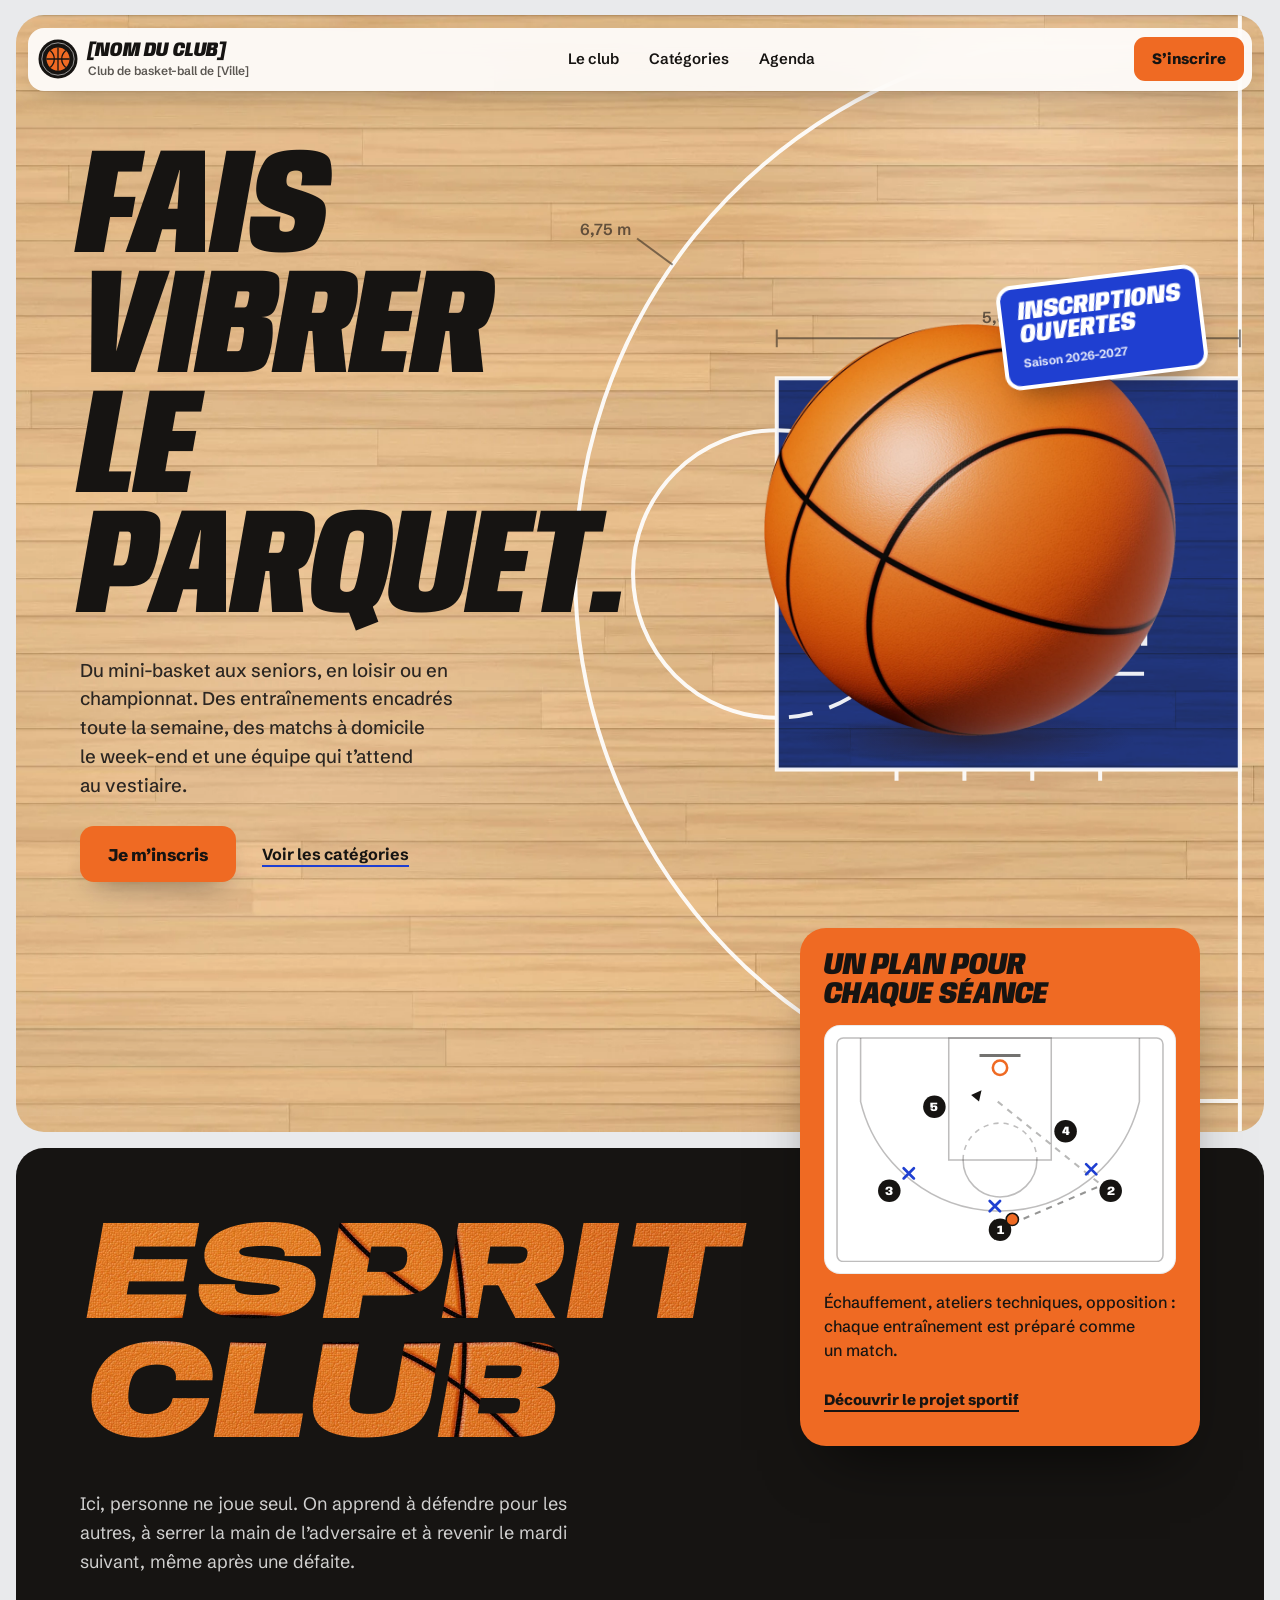
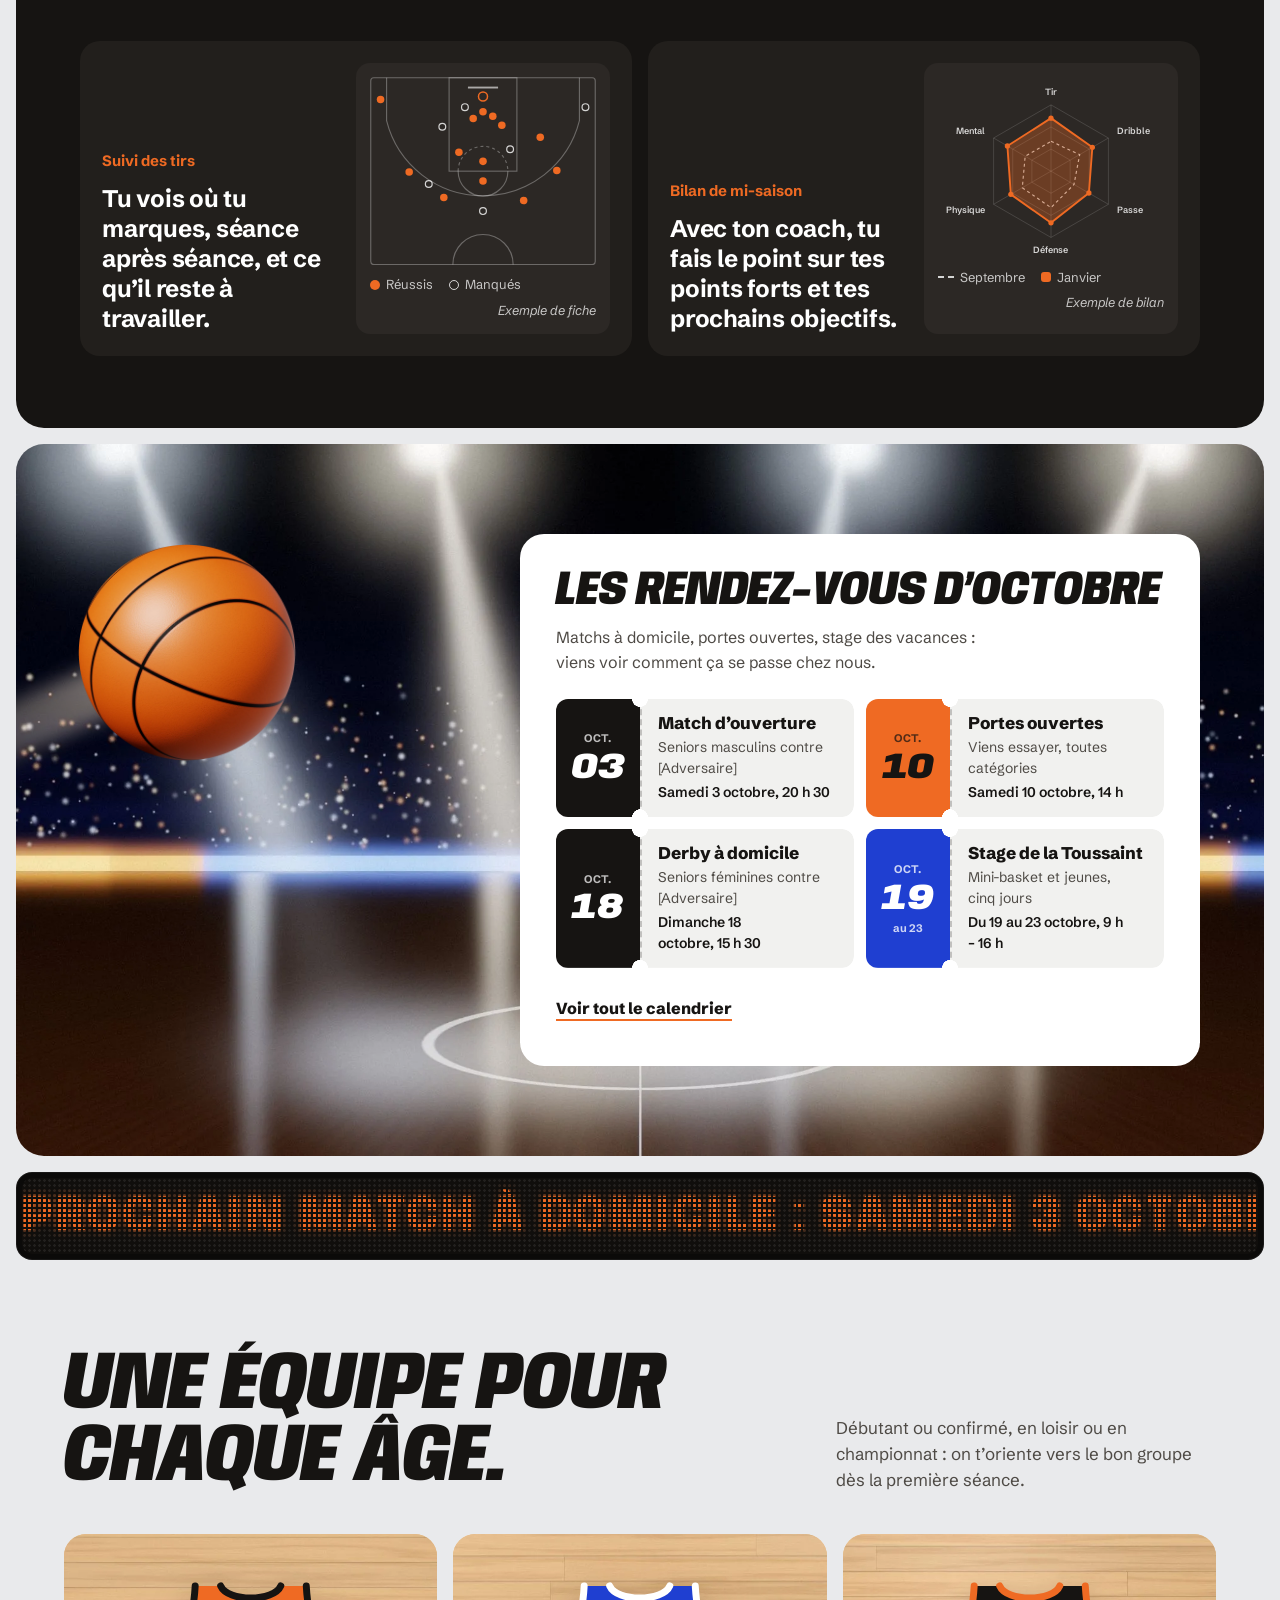
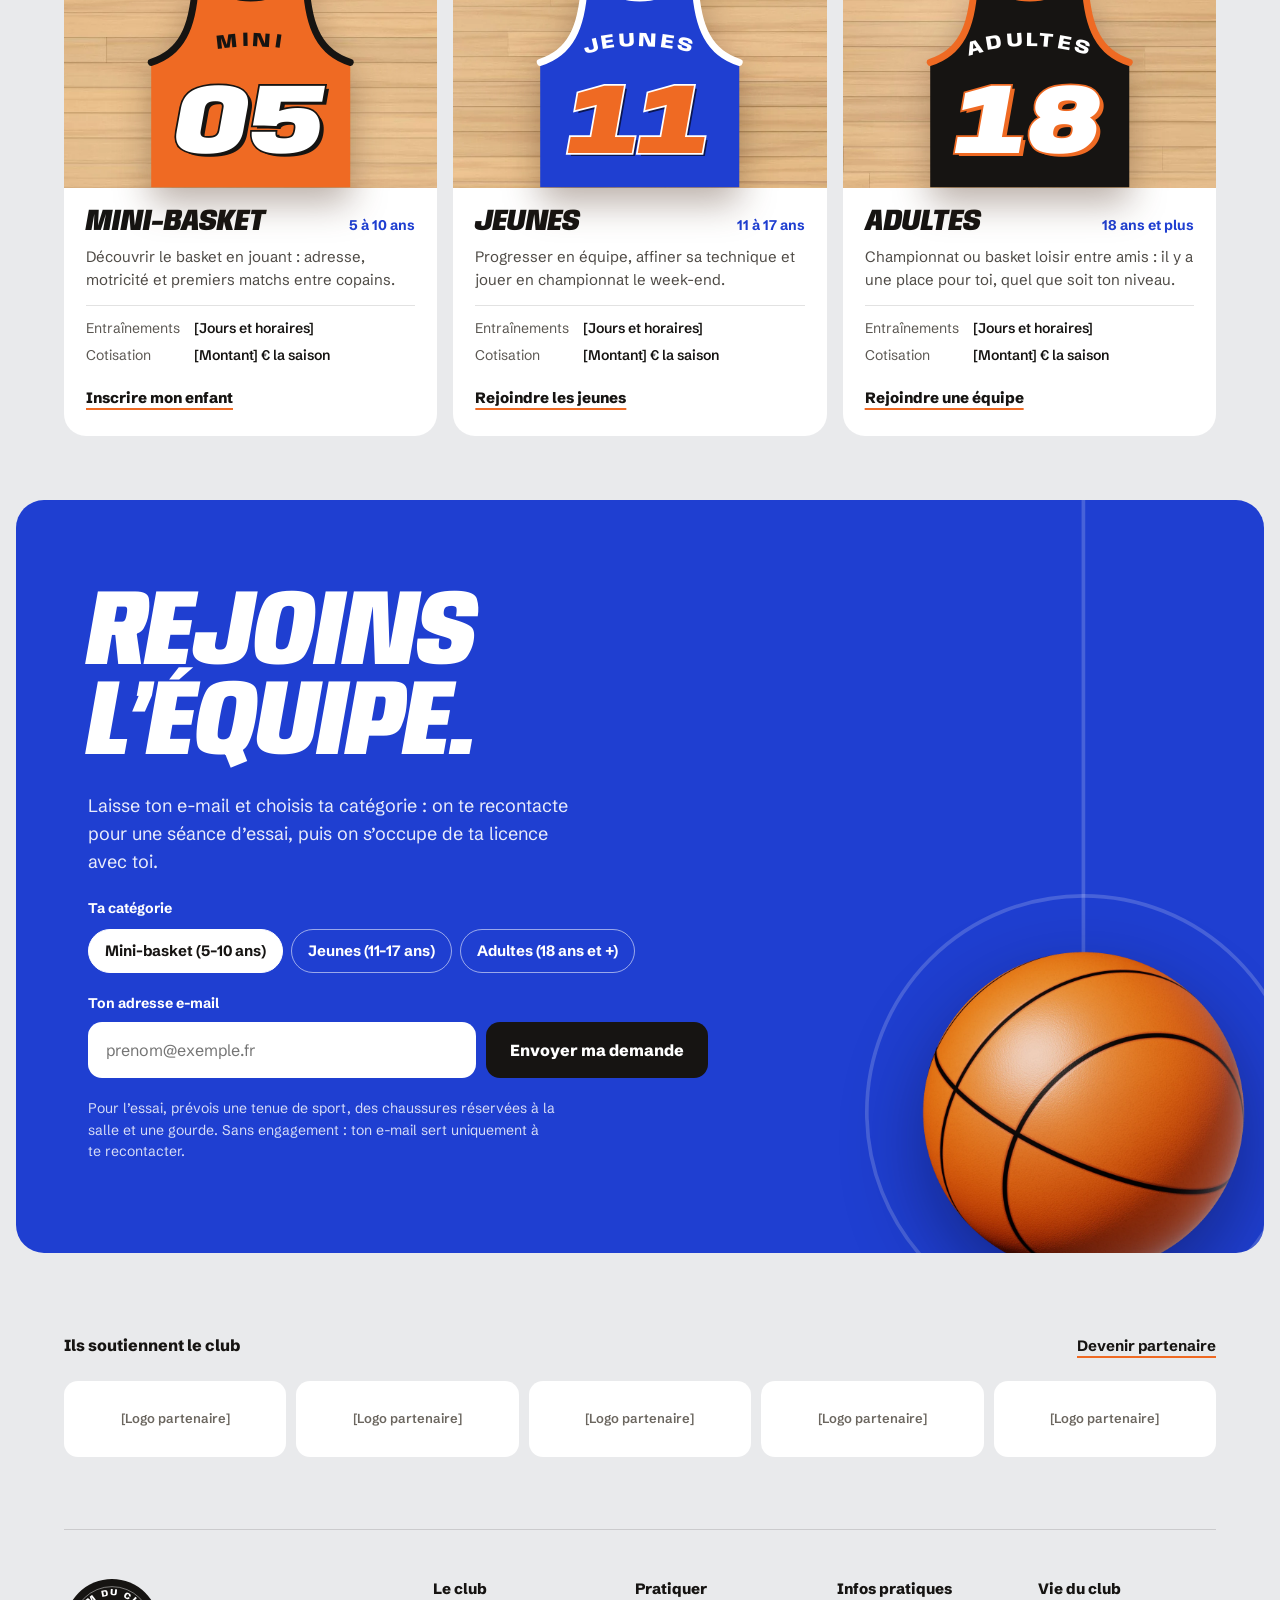
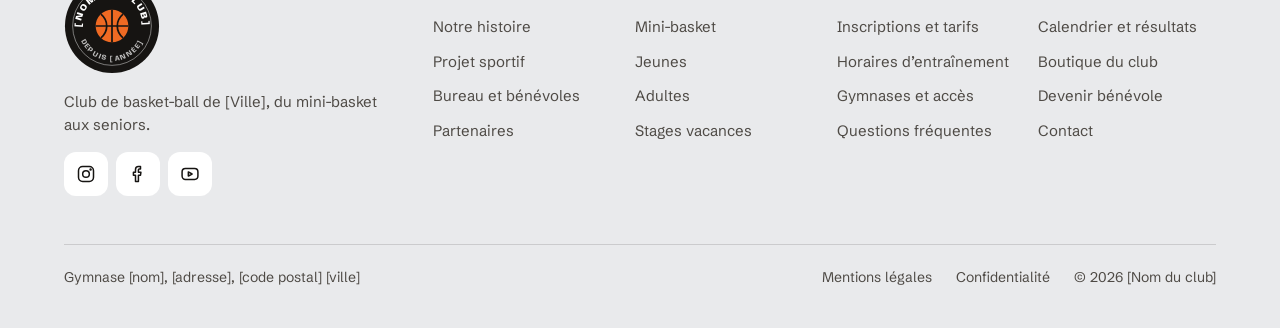
==== index.html @ 962cb757 "Créer la page d'accueil du club à partir de la maquette Claude Design - index.html : page complète (" ====
<!DOCTYPE html>
<html lang="fr">
<head>
<meta charset="utf-8">
<meta name="viewport" content="width=device-width, initial-scale=1">
<title>[Nom du club] — Club de basket-ball de [Ville]</title>
<meta name="description" content="Club de basket-ball de [Ville] : mini-basket, jeunes et adultes, en loisir ou en championnat. Inscriptions ouvertes pour la saison 2026-2027.">
<meta name="theme-color" content="#E9EAEC">
<meta property="og:type" content="website">
<meta property="og:locale" content="fr_FR">
<meta property="og:title" content="[Nom du club] — Fais vibrer le parquet.">
<meta property="og:description" content="Du mini-basket aux seniors, en loisir ou en championnat. Inscriptions ouvertes pour la saison 2026-2027.">
<link rel="icon" href="assets/img/favicon.svg" type="image/svg+xml">
<link rel="preconnect" href="https://fonts.googleapis.com">
<link rel="preconnect" href="https://fonts.gstatic.com" crossorigin>
<link rel="stylesheet" href="https://fonts.googleapis.com/css2?family=Anybody:ital,wdth,wght@0,50..150,100..900;1,50..150,100..900&amp;family=Schibsted+Grotesk:ital,wght@0,400..900;1,400..900&amp;display=swap">
<link rel="preload" href="assets/img/parquet.webp" as="image" type="image/webp">
<link rel="stylesheet" href="assets/css/styles.css">
<script src="assets/js/main.js" defer></script>
</head>
<body>
<div class="site">

<a class="skip-link" href="#contenu">Aller au contenu</a>

<header class="header">
  <nav class="nav" aria-label="Navigation principale">
    <a class="logo" href="#top" aria-label="[Nom du club], retour à l’accueil">
      <svg width="40" height="40" viewBox="0 0 40 40" aria-hidden="true"><circle cx="20" cy="20" r="19.5" fill="#161412"/><circle cx="20" cy="20" r="16.2" fill="none" stroke="#FFFFFF" stroke-opacity="0.55" stroke-width="1"/><circle class="fill-accent" cx="20" cy="20" r="11.5"/><path d="M20 8.5v23M8.5 20h23M12.2 11.6c2.7 2.3 4.1 5 4.1 8.4s-1.4 6.1-4.1 8.4M27.8 11.6c-2.7 2.3-4.1 5-4.1 8.4s1.4 6.1 4.1 8.4" fill="none" stroke="#161412" stroke-width="1.3"/></svg>
      <span class="logo-text">
        <span class="logo-name">[Nom du club]</span>
        <span class="logo-sub">Club de basket-ball de [Ville]</span>
      </span>
    </a>
    <div class="nav-links">
      <a href="#club">Le club</a>
      <a href="#categories">Catégories</a>
      <a href="#agenda">Agenda</a>
    </div>
    <div class="nav-actions">
      <a class="btn btn-nav" href="#inscription">S’inscrire</a>
      <button class="menu-btn" type="button" aria-label="Menu" aria-expanded="false" aria-controls="menu-mobile">
        <svg width="20" height="20" viewBox="0 0 20 20" aria-hidden="true"><path d="M3 6h14M3 10h14M3 14h9" fill="none" stroke="currentColor" stroke-width="2" stroke-linecap="round"/></svg>
      </button>
    </div>
  </nav>
  <nav class="menu-panel" id="menu-mobile" aria-label="Menu" hidden>
    <a href="#club">Le club</a>
    <a href="#categories">Catégories</a>
    <a href="#agenda">Agenda</a>
  </nav>
</header>

<main id="contenu">

<!-- ========== Accueil ========== -->
<section id="top" class="hero">
  <svg class="court court-key" aria-hidden="true" viewBox="-12 -7 12.3 14" preserveAspectRatio="xMaxYMid slice"><rect x="-5.8" y="-2.45" width="5.8" height="4.9" fill="#2447E0"/></svg>
  <svg class="court" aria-hidden="true" viewBox="-12 -7 12.3 14" preserveAspectRatio="xMaxYMid slice">
    <g fill="none" stroke="#FFFFFF" stroke-width="0.05" opacity="0.92">
      <rect x="-5.8" y="-2.45" width="5.8" height="4.9"/>
      <path d="M0 -7V7"/>
      <path d="M-5.8 -1.8A1.8 1.8 0 0 0 -5.8 1.8"/>
      <path d="M-5.8 -1.8A1.8 1.8 0 0 1 -5.8 1.8" stroke-dasharray="0.3 0.22"/>
      <path d="M0 -6.6H-2.99A6.75 6.75 0 0 0 -2.99 6.6H0"/>
      <path d="M-1.2 -1.25H-1.575A1.25 1.25 0 0 0 -1.575 1.25H-1.2"/>
      <path d="M-1.2 -0.9V0.9" stroke-width="0.08"/>
      <path d="M-1.75 -2.45v-0.14M-2.6 -2.45v-0.14M-3.45 -2.45v-0.14M-4.3 -2.45v-0.14M-1.75 2.45v0.14M-2.6 2.45v0.14M-3.45 2.45v0.14M-4.3 2.45v0.14"/>
    </g>
    <circle class="stroke-accent" cx="-1.575" cy="0" r="0.23" fill="none" stroke-width="0.06"/>
    <path d="M-5.8 -2.95H0M-5.8 -3.06V-2.84M0 -3.06V-2.84" fill="none" stroke="#161412" stroke-opacity="0.5" stroke-width="0.025"/>
    <path d="M-7.104 -3.872L-7.55 -4.2" fill="none" stroke="#161412" stroke-opacity="0.5" stroke-width="0.025"/>
    <g class="svg-body" transform="scale(0.01)" fill="#161412" fill-opacity="0.62" font-size="20" font-weight="600">
      <text x="-290" y="-314" text-anchor="middle">5,80 m</text>
      <text x="-762" y="-424" text-anchor="end">6,75 m</text>
    </g>
  </svg>

  <div class="hero-inner">
    <div class="hero-copy">
      <h1 class="hero-title display">
        <span>Fais</span>
        <span>vibrer</span>
        <span>le</span>
        <span>parquet.</span>
      </h1>
      <p class="hero-lead">Du mini-basket aux seniors, en loisir ou en championnat. Des entraînements encadrés toute la semaine, des matchs à domicile le week-end et une équipe qui t’attend au vestiaire.</p>
      <div class="hero-actions">
        <a class="btn btn-hero" href="#inscription">Je m’inscris</a>
        <a class="tlink" href="#categories">Voir les catégories</a>
      </div>
    </div>
    <div class="hero-visual">
      <div class="ball-stage">
        <div class="ball-shadow" aria-hidden="true"></div>
        <img class="ball-hero" src="assets/img/ballon.webp" alt="" width="900" height="900" fetchpriority="high">
        <div class="badge">
          <div class="badge-inner">
            <p class="badge-title display"><span>Inscriptions</span><span>ouvertes</span></p>
            <p class="badge-season">Saison 2026-2027</p>
          </div>
        </div>
      </div>
    </div>
  </div>
</section>

<!-- ========== Le club ========== -->
<section id="club" class="club on-dark">
  <div class="container">
    <div class="club-top">
      <div class="club-intro">
        <h2 class="club-title display leather scrub">
          <span>Esprit</span>
          <span>club</span>
        </h2>
        <p class="club-lead">Ici, personne ne joue seul. On apprend à défendre pour les autres, à serrer la main de l’adversaire et à revenir le mardi suivant, même après une défaite.</p>
      </div>
      <aside class="coach-card" aria-labelledby="coaching-title">
        <h3 id="coaching-title" class="coach-title display">Un plan pour chaque séance</h3>
        <div class="coach-board">
          <svg viewBox="0 0 320 220" role="img" aria-label="Tableau du coach : passe vers l’aile, coupe vers le panier puis passe décisive">
            <g fill="none" stroke="#161412" stroke-opacity="0.28" stroke-width="1.5">
              <rect x="1" y="1" width="318" height="218" rx="6"/>
              <rect x="110" y="1" width="100" height="119"/>
              <path d="M124 120A36 36 0 0 0 196 120"/>
              <path d="M124 120A36 36 0 0 1 196 120" stroke-dasharray="5 5"/>
              <path d="M24 1V63A140 140 0 0 0 296 63V1"/>
            </g>
            <path d="M140 18H180" stroke="#161412" stroke-opacity="0.6" stroke-width="3"/>
            <circle class="stroke-accent" cx="160" cy="30" r="7" fill="none" stroke-width="2.5"/>
            <path d="M172 182L256 146" fill="none" stroke="#161412" stroke-opacity="0.45" stroke-width="2" stroke-dasharray="6 6"/>
            <path d="M256 142L154 60" fill="none" stroke="#161412" stroke-opacity="0.3" stroke-width="2" stroke-dasharray="6 6"/>
            <path class="coach-cut" d="M52 150Q88 118 142 52" pathLength="1" fill="none" stroke="#161412" stroke-width="2.5" stroke-linecap="round"/>
            <polygon class="coach-arrow" points="142,52 139.5,62.9 131.8,56.6" fill="#161412"/>
            <g fill="none" stroke="#1F3FD1" stroke-width="2.6" stroke-linecap="round">
              <path d="M244 124l10 10M254 124l-10 10"/>
              <path d="M66 128l10 10M76 128l-10 10"/>
              <path d="M150 160l10 10M160 160l-10 10"/>
            </g>
            <g fill="#161412">
              <circle cx="160" cy="188" r="11"/>
              <circle cx="268" cy="150" r="11"/>
              <circle cx="52" cy="150" r="11"/>
              <circle cx="224" cy="92" r="11"/>
              <circle cx="96" cy="68" r="11"/>
            </g>
            <g class="svg-display" fill="#FFFFFF" font-size="12" font-weight="800" text-anchor="middle">
              <text x="160" y="192">1</text>
              <text x="268" y="154">2</text>
              <text x="52" y="154">3</text>
              <text x="224" y="96">4</text>
              <text x="96" y="72">5</text>
            </g>
            <circle class="coach-ball fill-accent" cx="172" cy="178" r="6" stroke="#161412" stroke-width="1.5"/>
          </svg>
        </div>
        <p class="coach-text">Échauffement, ateliers techniques, opposition&nbsp;: chaque entraînement est préparé comme un match.</p>
        <a class="tlink" href="#club">Découvrir le projet sportif</a>
      </aside>
    </div>

    <div class="features">
      <article class="feature">
        <div class="feature-text">
          <h3>Suivi des tirs</h3>
          <p>Tu vois où tu marques, séance après séance, et ce qu’il reste à travailler.</p>
        </div>
        <figure class="feature-figure">
          <svg viewBox="0 0 300 250" role="img" aria-label="Exemple de carte des tirs : tirs réussis et manqués sur le demi-terrain">
            <g fill="none" stroke="#FFFFFF" stroke-opacity="0.3" stroke-width="1.5">
              <rect x="1" y="1" width="298" height="248" rx="4"/>
              <rect x="105" y="1" width="90" height="124"/>
              <path d="M117 125A33 33 0 0 0 183 125"/>
              <path d="M117 125A33 33 0 0 1 183 125" stroke-dasharray="4 4"/>
              <path d="M22 1V58A132 132 0 0 0 278 58V1"/>
              <path d="M110 249A40 40 0 0 1 190 249"/>
            </g>
            <path d="M130 14H170" stroke="#FFFFFF" stroke-opacity="0.6" stroke-width="2.5"/>
            <circle class="stroke-accent" cx="150" cy="26" r="6" fill="none" stroke-width="2"/>
            <g class="fill-accent">
              <circle cx="150" cy="46" r="5"/><circle cx="137" cy="55" r="5"/><circle cx="163" cy="52" r="5"/><circle cx="175" cy="64" r="5"/><circle cx="118" cy="100" r="5"/><circle cx="150" cy="112" r="5"/><circle cx="150" cy="138" r="5"/><circle cx="14" cy="30" r="5"/><circle cx="52" cy="126" r="5"/><circle cx="248" cy="124" r="5"/><circle cx="98" cy="160" r="5"/><circle cx="204" cy="164" r="5"/><circle cx="226" cy="80" r="5"/>
            </g>
            <g fill="none" stroke="#FFFFFF" stroke-opacity="0.8" stroke-width="1.6">
              <circle cx="126" cy="40" r="4.5"/><circle cx="186" cy="96" r="4.5"/><circle cx="96" cy="66" r="4.5"/><circle cx="286" cy="40" r="4.5"/><circle cx="150" cy="178" r="4.5"/><circle cx="78" cy="142" r="4.5"/>
            </g>
          </svg>
          <figcaption class="legend">
            <span class="legend-item"><span class="key-dot"></span>Réussis</span>
            <span class="legend-item"><span class="key-ring"></span>Manqués</span>
            <span class="legend-note">Exemple de fiche</span>
          </figcaption>
        </figure>
      </article>

      <article class="feature">
        <div class="feature-text">
          <h3>Bilan de mi-saison</h3>
          <p>Avec ton coach, tu fais le point sur tes points forts et tes prochains objectifs.</p>
        </div>
        <figure class="feature-figure">
          <svg viewBox="0 0 300 240" role="img" aria-label="Exemple de bilan sur six compétences : tir, dribble, passe, défense, physique et mental, entre septembre et janvier">
            <g fill="none" stroke="#FFFFFF" stroke-opacity="0.18" stroke-width="1">
              <polygon points="150,37 226.2,81 226.2,169 150,213 73.8,169 73.8,81"/>
              <polygon points="150,66.3 200.8,95.7 200.8,154.3 150,183.7 99.2,154.3 99.2,95.7"/>
              <polygon points="150,95.7 175.4,110.3 175.4,139.7 150,154.3 124.6,139.7 124.6,110.3"/>
              <path d="M150 125L150 37M150 125L226.2 81M150 125L226.2 169M150 125L150 213M150 125L73.8 169M150 125L73.8 81"/>
            </g>
            <polygon points="150,85.4 188.1,103 180.5,142.6 150,173.4 111.9,147 115.7,105.2" fill="none" stroke="#FFFFFF" stroke-opacity="0.75" stroke-width="1.5" stroke-dasharray="4 4"/>
            <polygon class="fill-accent stroke-accent" points="150,54.6 204.9,93.3 200.3,154 150,193.6 96.7,155.8 92.1,91.6" fill-opacity="0.32" stroke-width="2.5" stroke-linejoin="round"/>
            <g class="fill-accent">
              <circle cx="150" cy="54.6" r="3.5"/><circle cx="204.9" cy="93.3" r="3.5"/><circle cx="200.3" cy="154" r="3.5"/><circle cx="150" cy="193.6" r="3.5"/><circle cx="96.7" cy="155.8" r="3.5"/><circle cx="92.1" cy="91.6" r="3.5"/>
            </g>
            <g class="svg-body" fill="#FFFFFF" fill-opacity="0.82" font-size="12" font-weight="600">
              <text x="150" y="24" text-anchor="middle">Tir</text>
              <text x="238" y="76" text-anchor="start">Dribble</text>
              <text x="238" y="180" text-anchor="start">Passe</text>
              <text x="150" y="234" text-anchor="middle">Défense</text>
              <text x="62" y="180" text-anchor="end">Physique</text>
              <text x="62" y="76" text-anchor="end">Mental</text>
            </g>
          </svg>
          <figcaption class="legend">
            <span class="legend-item"><span class="key-dash"></span>Septembre</span>
            <span class="legend-item"><span class="key-square"></span>Janvier</span>
            <span class="legend-note">Exemple de bilan</span>
          </figcaption>
        </figure>
      </article>
    </div>
  </div>
</section>

<!-- ========== Agenda ========== -->
<section id="agenda" class="agenda">
  <div class="flying-ball" aria-hidden="true">
    <div class="flying-ball-streak"></div>
    <img src="assets/img/ballon.webp" alt="" width="900" height="900" loading="lazy" decoding="async">
  </div>
  <div class="agenda-inner">
    <div class="agenda-card">

      <!-- Affiché par main.js tant qu’un match à domicile (li[data-match-label]) est à venir -->
      <div class="next-match on-dark" id="prochain-match" hidden>
        <div class="next-match-info">
          <p class="next-match-kicker">Prochain match à domicile</p>
          <p class="next-match-label" data-next-label></p>
          <p class="sr-only" data-countdown-text></p>
        </div>
        <div class="clock" aria-hidden="true" data-clock></div>
      </div>

      <h2 class="agenda-title display">Les rendez-vous d’octobre</h2>
      <p class="agenda-lead">Matchs à domicile, portes ouvertes, stage des vacances&nbsp;: viens voir comment ça se passe chez nous.</p>
      <ul class="events">
        <li class="ticket" data-match-label="Seniors masculins contre [Adversaire], samedi 3 octobre à 20&nbsp;h&nbsp;30.">
          <div class="ticket-stub" aria-hidden="true"><span class="ticket-month">OCT.</span><span class="ticket-day">03</span></div>
          <div class="ticket-body">
            <h3>Match d’ouverture</h3>
            <p class="ticket-desc">Seniors masculins contre [Adversaire]</p>
            <p class="ticket-when"><time datetime="2026-10-03T20:30+02:00">Samedi 3 octobre, 20&nbsp;h&nbsp;30</time></p>
          </div>
        </li>
        <li class="ticket">
          <div class="ticket-stub ticket-stub--accent" aria-hidden="true"><span class="ticket-month">OCT.</span><span class="ticket-day">10</span></div>
          <div class="ticket-body">
            <h3>Portes ouvertes</h3>
            <p class="ticket-desc">Viens essayer, toutes catégories</p>
            <p class="ticket-when"><time datetime="2026-10-10T14:00+02:00">Samedi 10 octobre, 14&nbsp;h</time></p>
          </div>
        </li>
        <li class="ticket" data-match-label="Seniors féminines contre [Adversaire], dimanche 18 octobre à 15&nbsp;h&nbsp;30.">
          <div class="ticket-stub" aria-hidden="true"><span class="ticket-month">OCT.</span><span class="ticket-day">18</span></div>
          <div class="ticket-body">
            <h3>Derby à domicile</h3>
            <p class="ticket-desc">Seniors féminines contre [Adversaire]</p>
            <p class="ticket-when"><time datetime="2026-10-18T15:30+02:00">Dimanche 18 octobre, 15&nbsp;h&nbsp;30</time></p>
          </div>
        </li>
        <li class="ticket">
          <div class="ticket-stub ticket-stub--blue" aria-hidden="true"><span class="ticket-month">OCT.</span><span class="ticket-day">19</span><span class="ticket-until">au 23</span></div>
          <div class="ticket-body">
            <h3>Stage de la Toussaint</h3>
            <p class="ticket-desc">Mini-basket et jeunes, cinq jours</p>
            <p class="ticket-when"><time datetime="2026-10-19">Du 19 au 23 octobre, 9&nbsp;h – 16&nbsp;h</time></p>
          </div>
        </li>
      </ul>
      <a class="tlink" href="#agenda">Voir tout le calendrier</a>
    </div>
  </div>
</section>

<!-- ========== Tableau lumineux (texte en double pour une boucle sans à-coup) ========== -->
<div class="ticker" aria-hidden="true">
  <div class="led-board">
    <div class="led-mask">
      <div class="led-track">
        <span class="led-text">Prochain match à domicile&nbsp;: samedi 3 octobre, 20&nbsp;h&nbsp;30 ★ Portes ouvertes le samedi 10 octobre ★ Stage de la Toussaint du 19 au 23 octobre ★ Allez [Nom du club] ! ★</span>
        <span class="led-text">Prochain match à domicile&nbsp;: samedi 3 octobre, 20&nbsp;h&nbsp;30 ★ Portes ouvertes le samedi 10 octobre ★ Stage de la Toussaint du 19 au 23 octobre ★ Allez [Nom du club] ! ★</span>
      </div>
    </div>
  </div>
</div>

<!-- ========== Catégories ========== -->
<section id="categories" class="categories">
  <div class="section-head">
    <h2 class="categories-title display">Une équipe pour chaque âge.</h2>
    <p class="categories-lead">Débutant ou confirmé, en loisir ou en championnat&nbsp;: on t’oriente vers le bon groupe dès la première séance.</p>
  </div>
  <div class="cards">

    <article class="card">
      <div class="card-media" aria-hidden="true">
        <svg viewBox="0 0 200 180">
          <defs><path id="arc-mini" d="M48 66Q100 50 152 66"/></defs>
          <path class="fill-accent" d="M52 6H74C80 20 120 20 126 6H148C150 42 160 64 186 72V180H14V72C40 64 50 42 52 6Z"/>
          <path d="M74 6C80 20 120 20 126 6M148 6C150 42 160 64 186 72M52 6C50 42 40 64 14 72" fill="none" stroke="#161412" stroke-width="6" stroke-linecap="round"/>
          <text class="jersey-arc" fill="#161412" font-size="17" font-weight="800" letter-spacing="3"><textPath href="#arc-mini" startOffset="50%" text-anchor="middle">MINI</textPath></text>
          <text class="jersey-number" x="103" y="153" text-anchor="middle" fill="#161412" font-size="86" font-weight="900">05</text>
          <text class="jersey-number" x="100" y="150" text-anchor="middle" fill="#FFFFFF" stroke="#161412" stroke-width="3" paint-order="stroke" font-size="86" font-weight="900">05</text>
        </svg>
      </div>
      <div class="card-body">
        <div class="card-head">
          <h3 class="card-title display">Mini-basket</h3>
          <p class="card-age">5 à 10 ans</p>
        </div>
        <p class="card-desc">Découvrir le basket en jouant&nbsp;: adresse, motricité et premiers matchs entre copains.</p>
        <dl class="card-facts">
          <dt>Entraînements</dt><dd>[Jours et horaires]</dd>
          <dt>Cotisation</dt><dd>[Montant] € la saison</dd>
        </dl>
        <a class="tlink" href="#inscription" data-categorie="mini">Inscrire mon enfant</a>
      </div>
    </article>

    <article class="card">
      <div class="card-media card-media--jeunes" aria-hidden="true">
        <svg viewBox="0 0 200 180">
          <defs><path id="arc-jeunes" d="M48 66Q100 50 152 66"/></defs>
          <path d="M52 6H74C80 20 120 20 126 6H148C150 42 160 64 186 72V180H14V72C40 64 50 42 52 6Z" fill="#1F3FD1"/>
          <path d="M74 6C80 20 120 20 126 6M148 6C150 42 160 64 186 72M52 6C50 42 40 64 14 72" fill="none" stroke="#FFFFFF" stroke-width="6" stroke-linecap="round"/>
          <text class="jersey-arc" fill="#FFFFFF" font-size="17" font-weight="800" letter-spacing="3"><textPath href="#arc-jeunes" startOffset="50%" text-anchor="middle">JEUNES</textPath></text>
          <text class="jersey-number" x="103" y="153" text-anchor="middle" fill="#0B1650" font-size="86" font-weight="900">11</text>
          <text class="jersey-number fill-accent" x="100" y="150" text-anchor="middle" stroke="#FFFFFF" stroke-width="3" paint-order="stroke" font-size="86" font-weight="900">11</text>
        </svg>
      </div>
      <div class="card-body">
        <div class="card-head">
          <h3 class="card-title display">Jeunes</h3>
          <p class="card-age">11 à 17 ans</p>
        </div>
        <p class="card-desc">Progresser en équipe, affiner sa technique et jouer en championnat le week-end.</p>
        <dl class="card-facts">
          <dt>Entraînements</dt><dd>[Jours et horaires]</dd>
          <dt>Cotisation</dt><dd>[Montant] € la saison</dd>
        </dl>
        <a class="tlink" href="#inscription" data-categorie="jeunes">Rejoindre les jeunes</a>
      </div>
    </article>

    <article class="card">
      <div class="card-media card-media--adultes" aria-hidden="true">
        <svg viewBox="0 0 200 180">
          <defs><path id="arc-adultes" d="M48 66Q100 50 152 66"/></defs>
          <path d="M52 6H74C80 20 120 20 126 6H148C150 42 160 64 186 72V180H14V72C40 64 50 42 52 6Z" fill="#161412"/>
          <path class="stroke-accent" d="M74 6C80 20 120 20 126 6M148 6C150 42 160 64 186 72M52 6C50 42 40 64 14 72" fill="none" stroke-width="6" stroke-linecap="round"/>
          <text class="jersey-arc" fill="#FFFFFF" font-size="17" font-weight="800" letter-spacing="3"><textPath href="#arc-adultes" startOffset="50%" text-anchor="middle">ADULTES</textPath></text>
          <text class="jersey-number fill-accent" x="103" y="153" text-anchor="middle" font-size="86" font-weight="900">18</text>
          <text class="jersey-number stroke-accent" x="100" y="150" text-anchor="middle" fill="#FFFFFF" stroke-width="3" paint-order="stroke" font-size="86" font-weight="900">18</text>
        </svg>
      </div>
      <div class="card-body">
        <div class="card-head">
          <h3 class="card-title display">Adultes</h3>
          <p class="card-age">18 ans et plus</p>
        </div>
        <p class="card-desc">Championnat ou basket loisir entre amis&nbsp;: il y a une place pour toi, quel que soit ton niveau.</p>
        <dl class="card-facts">
          <dt>Entraînements</dt><dd>[Jours et horaires]</dd>
          <dt>Cotisation</dt><dd>[Montant] € la saison</dd>
        </dl>
        <a class="tlink" href="#inscription" data-categorie="adultes">Rejoindre une équipe</a>
      </div>
    </article>

  </div>
</section>

<!-- ========== Inscription ========== -->
<section id="inscription" class="join on-blue">
  <div class="join-deco" aria-hidden="true">
    <svg viewBox="0 0 100 100"><circle cx="50" cy="50" r="47" fill="none" stroke="#FFFFFF" stroke-opacity="0.18" stroke-width="0.8"/><path d="M50 -300V400" stroke="#FFFFFF" stroke-opacity="0.18" stroke-width="0.8"/></svg>
    <img src="assets/img/ballon.webp" alt="" width="900" height="900" loading="lazy" decoding="async">
  </div>
  <div class="join-inner">
    <div class="join-content">
      <h2 class="join-title display">Rejoins l’équipe.</h2>
      <p class="join-lead">Laisse ton e-mail et choisis ta catégorie&nbsp;: on te recontacte pour une séance d’essai, puis on s’occupe de ta licence avec toi.</p>

      <div>
        <!-- Pour recevoir les demandes, ajoutez action="https://…" avec l’adresse de votre service de formulaire (voir README). -->
        <form class="join-form" id="form-inscription" method="post" novalidate>
          <fieldset>
            <legend>Ta catégorie</legend>
            <div class="chips">
              <label class="chip"><input type="radio" name="categorie" value="mini" data-phrase="en mini-basket" checked><span>Mini-basket (5–10 ans)</span></label>
              <label class="chip"><input type="radio" name="categorie" value="jeunes" data-phrase="chez les jeunes"><span>Jeunes (11–17 ans)</span></label>
              <label class="chip"><input type="radio" name="categorie" value="adultes" data-phrase="chez les adultes"><span>Adultes (18 ans et +)</span></label>
            </div>
          </fieldset>
          <div class="field">
            <label for="email-inscription">Ton adresse e-mail</label>
            <div class="field-row">
              <input id="email-inscription" name="email" type="email" autocomplete="email" placeholder="prenom@exemple.fr" required aria-describedby="erreur-inscription">
              <button class="btn btn-submit" type="submit">Envoyer ma demande</button>
            </div>
            <p class="form-error" id="erreur-inscription" role="alert" hidden></p>
          </div>
          <p class="join-note">Pour l’essai, prévois une tenue de sport, des chaussures réservées à la salle et une gourde. Sans engagement&nbsp;: ton e-mail sert uniquement à te recontacter.</p>
        </form>

        <div role="status">
          <div class="join-success" id="inscription-ok" hidden>
            <svg width="36" height="36" viewBox="0 0 36 36" aria-hidden="true"><circle class="fill-accent" cx="18" cy="18" r="17"/><path d="M11 18.5l4.6 4.6L25.5 13" fill="none" stroke="#161412" stroke-width="3" stroke-linecap="round" stroke-linejoin="round"/></svg>
            <div>
              <p class="join-success-title">Demande envoyée</p>
              <p class="join-success-text">On te recontacte à <span data-success-email></span> pour caler ta séance d’essai <span data-success-phrase></span>.</p>
            </div>
          </div>
        </div>
      </div>
    </div>
  </div>
</section>

<!-- ========== Partenaires ========== -->
<section class="partners" aria-labelledby="partners-title">
  <div class="partners-head">
    <h2 id="partners-title">Ils soutiennent le club</h2>
    <a class="tlink" href="#top">Devenir partenaire</a>
  </div>
  <ul class="partner-list">
    <li>[Logo partenaire]</li>
    <li>[Logo partenaire]</li>
    <li>[Logo partenaire]</li>
    <li>[Logo partenaire]</li>
    <li>[Logo partenaire]</li>
  </ul>
</section>

</main>

<!-- ========== Pied de page ========== -->
<footer class="footer">
  <div class="footer-top">
    <div class="footer-brand">
      <svg width="96" height="96" viewBox="0 0 100 100" aria-hidden="true">
        <defs><path id="crest-top" d="M18 50A32 32 0 0 1 82 50"/><path id="crest-bottom" d="M14 50A36 36 0 0 0 86 50"/></defs>
        <circle cx="50" cy="50" r="49" fill="#161412"/>
        <circle cx="50" cy="50" r="41" fill="none" stroke="#FFFFFF" stroke-opacity="0.45" stroke-width="1"/>
        <text class="svg-display crest-name" fill="#FFFFFF" font-size="9.5" font-weight="800" letter-spacing="1.6"><textPath href="#crest-top" startOffset="50%" text-anchor="middle">[NOM DU CLUB]</textPath></text>
        <text class="svg-display" fill="#FFFFFF" fill-opacity="0.72" font-size="7.5" font-weight="700" letter-spacing="1.4"><textPath href="#crest-bottom" startOffset="50%" text-anchor="middle">DEPUIS [ANNÉE]</textPath></text>
        <circle class="fill-accent" cx="50" cy="50" r="17"/>
        <path d="M50 33v34M33 50h34M38.5 37.7c4 3.4 6 7.4 6 12.3s-2 8.9-6 12.3M61.5 37.7c-4 3.4-6 7.4-6 12.3s2 8.9 6 12.3" fill="none" stroke="#161412" stroke-width="1.8"/>
      </svg>
      <p>Club de basket-ball de [Ville], du mini-basket aux seniors.</p>
      <div class="socials">
        <a href="#top" aria-label="Instagram"><svg width="20" height="20" viewBox="0 0 24 24" aria-hidden="true" fill="none" stroke="currentColor" stroke-width="1.8"><rect x="3" y="3" width="18" height="18" rx="5"/><circle cx="12" cy="12" r="4"/><circle cx="17.5" cy="6.5" r="0.6" fill="currentColor"/></svg></a>
        <a href="#top" aria-label="Facebook"><svg width="20" height="20" viewBox="0 0 24 24" aria-hidden="true" fill="none" stroke="currentColor" stroke-width="1.8" stroke-linejoin="round"><path d="M15 3h-2.5A3.5 3.5 0 0 0 9 6.5V10H6.5v3.5H9V21h3.5v-7.5H15l.5-3.5h-3V7a1 1 0 0 1 1-1H15z"/></svg></a>
        <a href="#top" aria-label="YouTube"><svg width="20" height="20" viewBox="0 0 24 24" aria-hidden="true" fill="none" stroke="currentColor" stroke-width="1.8" stroke-linejoin="round"><rect x="2.5" y="5.5" width="19" height="13" rx="4"/><path d="M10 9.5v5l4.5-2.5z"/></svg></a>
      </div>
    </div>
    <nav class="footer-nav" aria-label="Pied de page">
      <div>
        <h2>Le club</h2>
        <ul>
          <li><a href="#club">Notre histoire</a></li>
          <li><a href="#club">Projet sportif</a></li>
          <li><a href="#club">Bureau et bénévoles</a></li>
          <li><a href="#top">Partenaires</a></li>
        </ul>
      </div>
      <div>
        <h2>Pratiquer</h2>
        <ul>
          <li><a href="#categories">Mini-basket</a></li>
          <li><a href="#categories">Jeunes</a></li>
          <li><a href="#categories">Adultes</a></li>
          <li><a href="#agenda">Stages vacances</a></li>
        </ul>
      </div>
      <div>
        <h2>Infos pratiques</h2>
        <ul>
          <li><a href="#inscription">Inscriptions et tarifs</a></li>
          <li><a href="#categories">Horaires d’entraînement</a></li>
          <li><a href="#top">Gymnases et accès</a></li>
          <li><a href="#top">Questions fréquentes</a></li>
        </ul>
      </div>
      <div>
        <h2>Vie du club</h2>
        <ul>
          <li><a href="#agenda">Calendrier et résultats</a></li>
          <li><a href="#top">Boutique du club</a></li>
          <li><a href="#top">Devenir bénévole</a></li>
          <li><a href="#top">Contact</a></li>
        </ul>
      </div>
    </nav>
  </div>
  <div class="footer-bottom">
    <p>Gymnase [nom], [adresse], [code postal] [ville]</p>
    <div class="footer-legal">
      <a href="#top">Mentions légales</a>
      <a href="#top">Confidentialité</a>
      <span>© 2026 [Nom du club]</span>
    </div>
  </div>
</footer>

</div>
</body>
</html>
---- assets/css/styles.css ----
/* ==========================================================================
   [Nom du club] — page d'accueil
   Styles reproduits depuis la maquette Claude Design « Page d'accueil ».
   ========================================================================== */

/* ---------- Réglages : couleurs et typographies ---------- */

:root {
  /* Couleur principale du club. Variantes prévues dans la maquette :
     #F04A3E (rouge), #35A5FF (bleu ciel), #F5B414 (jaune). */
  --accent: #EF6A23;
  --blue: #1F3FD1;
  --ink: #161412;
  --ink-soft: #2B2622;
  --muted: #4E4A45;
  --subtle: #5B5752;
  --faint: #6B665F;
  --page: #E9EAEC;
  --white: #FFFFFF;
  --night: #221F1C;
  --night-2: #2C2825;
  --ticket: #F1F1EF;

  --font-display: 'Anybody', 'Arial Narrow', sans-serif;
  --font-body: 'Schibsted Grotesk', 'Helvetica Neue', Helvetica, Arial, sans-serif;

  --pad-x: clamp(20px, 5vw, 64px);
}

/* ---------- Base ---------- */

*,
*::before,
*::after {
  box-sizing: border-box;
}

html {
  scroll-behavior: smooth;
}

body {
  margin: 0;
  background: var(--page);
}

a {
  color: var(--ink);
}

.site {
  width: 100%;
  min-height: 100vh;
  padding: 16px 0 8px;
  background: var(--page);
  color: var(--ink);
  font-family: var(--font-body);
  font-size: 16px;
  line-height: 1.5;
  overflow-x: clip;
  -webkit-font-smoothing: antialiased;
}

.site ::selection {
  background: var(--ink);
  color: var(--white);
}

.site :focus-visible {
  outline: 3px solid var(--blue);
  outline-offset: 3px;
}

.on-dark :focus-visible,
.on-blue :focus-visible {
  outline-color: var(--white);
}

.site h1,
.site h2,
.site h3 {
  text-wrap: balance;
}

.site p,
.site dd {
  text-wrap: pretty;
}

.sr-only {
  position: absolute !important;
  width: 1px;
  height: 1px;
  padding: 0;
  margin: -1px;
  overflow: hidden;
  clip: rect(0, 0, 0, 0);
  white-space: nowrap;
  border: 0;
}

.skip-link {
  position: absolute;
  top: 8px;
  left: 8px;
  z-index: 100;
  padding: 12px 18px;
  border-radius: 11px;
  background: var(--ink);
  color: var(--white);
  font-weight: 800;
  text-decoration: none;
  transform: translateY(-200%);
}

.skip-link:focus {
  transform: none;
}

/* Titres en Anybody italique, capitales */
.display {
  font-family: var(--font-display);
  font-style: italic;
  font-weight: 900;
  text-transform: uppercase;
}

/* Remplissages SVG qui suivent la couleur principale */
.fill-accent {
  fill: var(--accent);
}

.stroke-accent {
  stroke: var(--accent);
}

.svg-display {
  font-family: var(--font-display);
}

.svg-body {
  font-family: var(--font-body);
}

/* ---------- Boutons et liens soulignés ---------- */

.btn {
  display: inline-flex;
  align-items: center;
  border: 0;
  background: var(--accent);
  color: var(--ink);
  font-family: inherit;
  font-weight: 800;
  text-decoration: none;
  cursor: pointer;
  transition: transform 0.2s ease;
}

.btn:hover {
  transform: translateY(-2px);
}

.tlink {
  display: inline-flex;
  align-items: center;
  min-height: 44px;
  color: var(--ink);
  text-decoration: underline;
  text-decoration-color: var(--accent);
  text-decoration-thickness: 2px;
  text-underline-offset: 5px;
}

.tlink:hover {
  text-decoration-thickness: 3px;
}

/* ---------- En-tête ---------- */

.header {
  position: sticky;
  top: 12px;
  z-index: 50;
  margin: 12px 28px 0;
}

.nav {
  max-width: 1360px;
  margin: 0 auto;
  display: flex;
  align-items: center;
  justify-content: space-between;
  gap: 16px;
  padding: 8px 8px 8px 10px;
  background: rgba(255, 255, 255, 0.9);
  -webkit-backdrop-filter: blur(14px);
  backdrop-filter: blur(14px);
  border-radius: 16px;
  box-shadow: 0 12px 32px -18px rgba(22, 20, 18, 0.45);
}

.logo {
  display: flex;
  align-items: center;
  gap: 10px;
  min-height: 44px;
  color: var(--ink);
  text-decoration: none;
}

.logo svg {
  flex: 0 0 auto;
}

.logo-text {
  display: flex;
  flex-direction: column;
  line-height: 1;
}

.logo-name {
  font-family: var(--font-display);
  font-style: italic;
  font-weight: 900;
  font-stretch: 82%;
  font-size: 20px;
  letter-spacing: 0.01em;
  text-transform: uppercase;
}

.logo-sub {
  margin-top: 4px;
  font-size: 12px;
  font-weight: 600;
  color: var(--subtle);
}

.nav-links {
  display: flex;
  align-items: center;
  gap: 2px;
}

.nav-links a {
  padding: 12px 14px;
  border-radius: 10px;
  font-size: 15px;
  font-weight: 600;
  color: var(--ink);
  text-decoration: none;
}

.nav-links a:hover,
.menu-panel a:hover {
  background: rgba(22, 20, 18, 0.07);
}

.nav-actions {
  display: flex;
  align-items: center;
  gap: 8px;
}

.btn-nav {
  min-height: 44px;
  padding: 0 18px;
  border-radius: 11px;
  font-size: 15px;
}

.menu-btn {
  display: none;
  width: 44px;
  height: 44px;
  align-items: center;
  justify-content: center;
  border: 0;
  border-radius: 11px;
  background: var(--ink);
  color: var(--white);
  cursor: pointer;
}

.menu-panel {
  position: absolute;
  left: 0;
  right: 0;
  top: calc(100% + 8px);
  display: flex;
  flex-direction: column;
  padding: 8px;
  background: var(--white);
  border-radius: 16px;
  box-shadow: 0 20px 40px -20px rgba(22, 20, 18, 0.5);
}

.menu-panel[hidden] {
  display: none;
}

.menu-panel a {
  padding: 14px 16px;
  border-radius: 12px;
  font-size: 18px;
  font-weight: 700;
  color: var(--ink);
  text-decoration: none;
}

/* ---------- Accueil : le parquet ---------- */

.hero {
  position: relative;
  margin: -76px 16px 0;
  border-radius: 28px;
  overflow: hidden;
  background: #E2B985 url(../img/parquet.webp) center / cover no-repeat;
}

.court {
  position: absolute;
  right: 0;
  bottom: 0;
  width: 58%;
  height: 100%;
  pointer-events: none;
}

.court-key {
  mix-blend-mode: multiply;
}

.hero-inner {
  position: relative;
  max-width: 1360px;
  margin: 0 auto;
  padding: 136px var(--pad-x) 250px;
  display: flex;
  flex-wrap: wrap;
  align-items: center;
  gap: 28px 40px;
}

.hero-copy {
  flex: 1 1 520px;
  min-width: 0;
  display: flex;
  flex-direction: column;
  align-items: flex-start;
  gap: 26px;
}

.hero-title {
  margin: 0;
  font-size: clamp(64px, 15vw, 150px);
  line-height: 0.8;
  font-stretch: 72%;
  letter-spacing: -0.01em;
  color: var(--ink);
}

.hero-title span {
  display: block;
  transform-origin: 0 100%;
  animation: land 0.95s ease-in 0.1s both;
}

.hero-title span:nth-child(2) {
  animation-delay: 0.2s;
}

.hero-title span:nth-child(3) {
  animation-delay: 0.3s;
}

.hero-title span:nth-child(4) {
  animation-delay: 0.4s;
}

.hero-lead {
  margin: 0;
  max-width: 38ch;
  font-size: clamp(17px, 1.45vw, 19px);
  line-height: 1.55;
  font-weight: 500;
  color: var(--ink-soft);
}

.hero-actions {
  display: flex;
  flex-wrap: wrap;
  align-items: center;
  gap: 12px 26px;
}

.btn-hero {
  min-height: 56px;
  padding: 0 28px;
  border-radius: 14px;
  font-size: 17px;
  box-shadow: 0 14px 30px -16px rgba(22, 20, 18, 0.6);
}

.hero-actions .tlink {
  font-size: 16px;
  font-weight: 700;
  text-decoration-color: var(--blue);
}

.hero-visual {
  flex: 1 1 360px;
  min-width: 0;
  display: flex;
  justify-content: center;
}

.ball-stage {
  position: relative;
  width: min(100%, 470px);
  aspect-ratio: 1 / 1.1;
  display: flex;
  align-items: flex-end;
  justify-content: center;
}

.ball-shadow {
  position: absolute;
  left: 14%;
  right: 14%;
  bottom: 1%;
  height: 10%;
  border-radius: 50%;
  background: radial-gradient(closest-side, rgba(40, 20, 6, 0.55), rgba(40, 20, 6, 0));
  animation: shadowDrop 1.5s ease-in 0.25s both, shadowFloat 6s ease-in-out 1.75s infinite;
}

.ball-hero {
  position: relative;
  display: block;
  width: 90%;
  height: auto;
  margin-bottom: 7%;
  transform-origin: 50% 100%;
  animation: ballDrop 1.5s ease-in 0.25s both, ballFloat 6s ease-in-out 1.75s infinite;
}

.badge {
  position: absolute;
  top: 3%;
  right: 0;
  z-index: 2;
  transform: rotate(-7deg);
  animation: slap 0.55s cubic-bezier(0.2, 1.4, 0.4, 1) 1.6s both;
}

.badge-inner {
  padding: 12px 16px 13px;
  border-radius: 12px;
  background: var(--blue);
  color: var(--white);
  box-shadow: 0 0 0 4px var(--white), 0 18px 30px -12px rgba(22, 20, 18, 0.55);
}

.badge-title {
  margin: 0;
  font-stretch: 80%;
  font-size: 26px;
  line-height: 0.9;
}

.badge-title span {
  display: block;
}

.badge-season {
  margin: 7px 0 0;
  font-size: 12px;
  font-weight: 700;
  color: rgba(255, 255, 255, 0.88);
}

/* ---------- Le club ---------- */

.club {
  position: relative;
  margin: 16px 16px 0;
  padding: clamp(44px, 6vw, 72px) var(--pad-x);
  border-radius: 28px;
  background: var(--ink);
  color: var(--white);
  scroll-margin-top: 96px;
}

.container {
  max-width: 1232px;
  margin: 0 auto;
}

.club-top {
  display: flex;
  flex-wrap: wrap;
  align-items: flex-start;
  justify-content: space-between;
  gap: 36px 48px;
}

.club-intro {
  flex: 1 1 540px;
  min-width: 0;
}

.club-title {
  margin: 0;
  padding: 0 0.16em 0.04em 0.06em;
  font-size: clamp(56px, 11vw, 144px);
  line-height: 0.84;
  font-stretch: 125%;
  letter-spacing: -0.02em;
}

.club-title span {
  display: block;
}

/* Lettres découpées dans le cuir du ballon */
.leather {
  background: #D8641F url(../img/cuir.webp) center / cover no-repeat;
  -webkit-background-clip: text;
  background-clip: text;
  -webkit-text-fill-color: transparent;
  color: transparent;
}

.club-lead {
  margin: 28px 0 0;
  max-width: 46ch;
  font-size: 18px;
  line-height: 1.6;
  color: rgba(255, 255, 255, 0.8);
}

/* Carte « Un plan pour chaque séance », remontée sur le parquet */
.coach-card {
  flex: 0 1 400px;
  min-width: 0;
  position: relative;
  z-index: 5;
  display: flex;
  flex-direction: column;
  gap: 16px;
  margin-top: -292px;
  padding: 24px;
  border-radius: 26px;
  background: var(--accent);
  color: var(--ink);
  box-shadow: 0 34px 60px -30px rgba(0, 0, 0, 0.7);
}

.coach-title {
  margin: 0;
  font-size: clamp(26px, 2.4vw, 32px);
  line-height: 0.92;
  font-stretch: 82%;
}

.coach-board {
  padding: 12px;
  border-radius: 16px;
  background: var(--white);
  box-shadow: inset 0 0 0 1px rgba(22, 20, 18, 0.08);
}

.coach-board svg {
  display: block;
  width: 100%;
  height: auto;
}

.coach-cut {
  stroke-dasharray: 1;
  stroke-dashoffset: 1;
  animation: drawCut 6s ease-in-out infinite;
}

.coach-arrow {
  animation: arrowIn 6s linear infinite;
}

.coach-ball {
  animation: passBall 6s ease-in-out infinite;
}

.coach-text {
  margin: 0;
  font-size: 16px;
  line-height: 1.5;
  font-weight: 500;
}

.coach-card .tlink {
  align-self: flex-start;
  font-size: 15px;
  font-weight: 800;
  text-decoration-color: var(--ink);
}

.features {
  display: grid;
  grid-template-columns: repeat(auto-fit, minmax(min(100%, 480px), 1fr));
  gap: 16px;
  margin-top: clamp(40px, 5vw, 64px);
}

.feature {
  display: flex;
  flex-wrap: wrap;
  gap: 20px;
  padding: 22px;
  border-radius: 20px;
  background: var(--night);
}

.feature-text {
  flex: 1 1 200px;
  min-width: 0;
  display: flex;
  flex-direction: column;
  justify-content: flex-end;
  gap: 12px;
}

.feature-text h3 {
  margin: 0;
  font-size: 15px;
  font-weight: 700;
  color: var(--accent);
}

.feature-text p {
  margin: 0;
  font-size: clamp(20px, 1.9vw, 24px);
  line-height: 1.25;
  font-weight: 700;
  letter-spacing: -0.01em;
}

.feature-figure {
  flex: 1 1 220px;
  min-width: 0;
  margin: 0;
  padding: 14px;
  border-radius: 14px;
  background: var(--night-2);
}

.feature-figure svg {
  display: block;
  width: 100%;
  height: auto;
}

.legend {
  display: flex;
  flex-wrap: wrap;
  align-items: center;
  gap: 6px 16px;
  margin-top: 10px;
  font-size: 13px;
  color: rgba(255, 255, 255, 0.74);
}

.legend-item {
  display: inline-flex;
  align-items: center;
  gap: 6px;
}

.legend-note {
  margin-left: auto;
  font-style: italic;
}

.key-dot,
.key-ring,
.key-square {
  width: 10px;
  height: 10px;
}

.key-dot {
  border-radius: 50%;
  background: var(--accent);
}

.key-ring {
  border-radius: 50%;
  border: 1.6px solid rgba(255, 255, 255, 0.8);
}

.key-square {
  border-radius: 3px;
  background: var(--accent);
}

.key-dash {
  width: 16px;
  border-top: 2px dashed rgba(255, 255, 255, 0.8);
}

/* ---------- Agenda ---------- */

.agenda {
  position: relative;
  margin: 16px 16px 0;
  padding: clamp(56px, 7vw, 96px) var(--pad-x);
  border-radius: 28px;
  overflow: hidden;
  background: #0C1230 url(../img/arena.webp) 30% center / cover no-repeat;
  scroll-margin-top: 96px;
}

.flying-ball {
  position: absolute;
  left: clamp(16px, 5%, 120px);
  top: clamp(40px, 14%, 150px);
  width: clamp(140px, 17vw, 280px);
  aspect-ratio: 1 / 1;
  animation: fly 7s ease-in-out infinite;
}

.flying-ball-streak {
  position: absolute;
  right: 50%;
  top: 38%;
  width: 170%;
  height: 24%;
  transform-origin: 100% 50%;
  transform: rotate(-24deg);
  border-radius: 999px;
  background: linear-gradient(to left, rgba(255, 236, 214, 0.6), rgba(255, 236, 214, 0));
  filter: blur(9px);
  animation: streak 7s ease-in-out infinite;
}

.flying-ball img {
  position: relative;
  display: block;
  width: 100%;
  height: auto;
}

.agenda-inner {
  position: relative;
  max-width: 1232px;
  margin: 0 auto;
  display: flex;
  justify-content: flex-end;
}

.agenda-card {
  position: relative;
  width: min(100%, 680px);
  padding: clamp(20px, 3vw, 36px);
  border-radius: 24px;
  background: var(--white);
  color: var(--ink);
}

/* Compte à rebours du prochain match à domicile */
.next-match {
  display: flex;
  flex-wrap: wrap;
  align-items: flex-end;
  justify-content: space-between;
  gap: 16px 24px;
  margin-bottom: 28px;
  padding: 18px 20px;
  border-radius: 16px;
  background: #0F0E0D;
  color: var(--white);
}

.next-match[hidden] {
  display: none;
}

.next-match-info {
  flex: 1 1 200px;
  min-width: 0;
}

.next-match-kicker {
  margin: 0;
  font-size: 13px;
  font-weight: 700;
  color: var(--accent);
}

.next-match-label {
  margin: 6px 0 0;
  font-size: 15px;
  line-height: 1.4;
  color: rgba(255, 255, 255, 0.86);
}

.clock {
  display: flex;
  align-items: flex-end;
  gap: 14px;
}

.clock-group {
  display: flex;
  flex-direction: column;
  align-items: center;
  gap: 7px;
}

.clock-digits {
  display: flex;
  gap: 3px;
  filter: drop-shadow(0 0 5px var(--accent));
}

.clock-digits svg {
  display: block;
  overflow: visible;
}

.clock-label {
  font-size: 11px;
  font-weight: 700;
  color: rgba(255, 255, 255, 0.62);
}

.seg {
  fill: rgba(255, 255, 255, 0.08);
}

.seg.is-on {
  fill: var(--accent);
}

.agenda-title {
  margin: 0;
  font-size: clamp(32px, 3.8vw, 48px);
  line-height: 0.9;
  font-stretch: 80%;
}

.agenda-lead {
  margin: 12px 0 0;
  max-width: 46ch;
  font-size: 16px;
  line-height: 1.55;
  color: var(--muted);
}

.events {
  list-style: none;
  margin: 24px 0 0;
  padding: 0;
  display: grid;
  grid-template-columns: repeat(auto-fit, minmax(min(100%, 270px), 1fr));
  gap: 12px;
}

/* Billets avec encoches découpées */
.ticket {
  display: grid;
  grid-template-columns: 84px minmax(0, 1fr);
  min-height: 118px;
  border-radius: 12px;
  background: var(--ticket);
  -webkit-mask:
    radial-gradient(circle 8px at 84px 0, transparent 97%, #000) top / 100% 51% no-repeat,
    radial-gradient(circle 8px at 84px 100%, transparent 97%, #000) bottom / 100% 51% no-repeat;
  mask:
    radial-gradient(circle 8px at 84px 0, transparent 97%, #000) top / 100% 51% no-repeat,
    radial-gradient(circle 8px at 84px 100%, transparent 97%, #000) bottom / 100% 51% no-repeat;
}

.ticket-stub {
  display: flex;
  flex-direction: column;
  align-items: center;
  justify-content: center;
  gap: 3px;
  background: var(--ink);
  color: var(--white);
}

.ticket-month {
  font-size: 11px;
  font-weight: 700;
  letter-spacing: 0.06em;
  color: rgba(255, 255, 255, 0.72);
}

.ticket-day {
  font-family: var(--font-display);
  font-style: italic;
  font-size: 36px;
  line-height: 1;
  font-weight: 900;
  font-stretch: 110%;
}

.ticket-until {
  font-size: 11px;
  font-weight: 700;
  color: rgba(255, 255, 255, 0.78);
}

.ticket-stub--accent {
  background: var(--accent);
  color: var(--ink);
}

.ticket-stub--accent .ticket-month {
  color: rgba(22, 20, 18, 0.72);
}

.ticket-stub--blue {
  background: var(--blue);
}

.ticket-stub--blue .ticket-month {
  color: rgba(255, 255, 255, 0.78);
}

.ticket-body {
  min-width: 0;
  padding: 14px 16px;
  border-left: 2px dashed rgba(22, 20, 18, 0.22);
}

.ticket-body h3 {
  margin: 0;
  font-size: 17px;
  line-height: 1.2;
  font-weight: 800;
}

.ticket-desc {
  margin: 4px 0 0;
  font-size: 14px;
  color: var(--muted);
}

.ticket-when {
  margin: 3px 0 0;
  font-size: 14px;
  font-weight: 600;
}

.agenda-card > .tlink {
  margin-top: 18px;
  font-size: 16px;
  font-weight: 800;
}

/* ---------- Tableau lumineux défilant ---------- */

.ticker {
  margin: 16px 16px 0;
  padding: 6px;
  border-radius: 16px;
  background: #0B0A09;
  box-shadow: inset 0 0 0 1px rgba(255, 255, 255, 0.06);
}

.led-board {
  position: relative;
  height: 76px;
  overflow: hidden;
  border-radius: 10px;
  background: #100E0C radial-gradient(circle, rgba(255, 255, 255, 0.075) 1.1px, transparent 1.5px) 0 0 / 5px 5px;
}

.led-mask {
  position: absolute;
  inset: 0;
  -webkit-mask: radial-gradient(circle, #000 1.4px, transparent 1.8px) 0 0 / 5px 5px;
  mask: radial-gradient(circle, #000 1.4px, transparent 1.8px) 0 0 / 5px 5px;
}

.led-track {
  display: flex;
  align-items: center;
  width: max-content;
  height: 100%;
  color: var(--accent);
  animation: marquee 55s linear infinite;
}

.led-text {
  padding-right: 64px;
  font-family: var(--font-display);
  font-weight: 800;
  font-stretch: 90%;
  font-size: 50px;
  line-height: 1;
  letter-spacing: 0.05em;
  text-transform: uppercase;
  white-space: nowrap;
  text-shadow: 0 0 10px currentColor;
}

/* ---------- Catégories ---------- */

.categories {
  max-width: 1392px;
  margin: 0 auto;
  padding: clamp(56px, 7vw, 96px) var(--pad-x) clamp(40px, 5vw, 72px);
  scroll-margin-top: 96px;
}

.section-head {
  display: flex;
  flex-wrap: wrap;
  align-items: flex-end;
  justify-content: space-between;
  gap: 16px 48px;
}

.categories-title {
  flex: 1 1 480px;
  margin: 0;
  font-size: clamp(44px, 6.4vw, 84px);
  line-height: 0.88;
  font-stretch: 78%;
}

.categories-lead {
  flex: 0 1 380px;
  margin: 0;
  font-size: 17px;
  line-height: 1.55;
  color: var(--muted);
}

.cards {
  display: grid;
  grid-template-columns: repeat(auto-fit, minmax(min(100%, 300px), 1fr));
  gap: 16px;
  margin-top: 40px;
}

.card {
  display: flex;
  flex-direction: column;
  border-radius: 22px;
  overflow: hidden;
  background: var(--white);
}

.card-media {
  position: relative;
  aspect-ratio: 5 / 3.4;
  display: flex;
  align-items: flex-end;
  justify-content: center;
  background: #E2B985 url(../img/parquet.webp) 18% 30% / 320% auto no-repeat;
}

.card-media--jeunes {
  background-position: 58% 72%;
}

.card-media--adultes {
  background-position: 88% 18%;
}

.card-media svg {
  display: block;
  width: 62%;
  height: auto;
  filter: drop-shadow(0 16px 18px rgba(60, 30, 8, 0.35));
}

.jersey-arc {
  font-family: var(--font-display);
  font-stretch: 112%;
}

.jersey-number {
  font-family: var(--font-display);
  font-style: italic;
  font-stretch: 112%;
}

.card-body {
  flex: 1 1 auto;
  display: flex;
  flex-direction: column;
  gap: 10px;
  padding: 20px 22px 16px;
}

.card-head {
  display: flex;
  flex-wrap: wrap;
  align-items: baseline;
  justify-content: space-between;
  gap: 4px 12px;
}

.card-title {
  margin: 0;
  font-size: 30px;
  line-height: 0.95;
  font-stretch: 82%;
}

.card-age {
  margin: 0;
  font-size: 14px;
  font-weight: 700;
  color: var(--blue);
}

.card-desc {
  margin: 0;
  font-size: 15px;
  line-height: 1.5;
  color: var(--muted);
}

.card-facts {
  display: grid;
  grid-template-columns: auto minmax(0, 1fr);
  gap: 6px 14px;
  margin: 4px 0 0;
  padding-top: 12px;
  border-top: 1px solid rgba(22, 20, 18, 0.12);
  font-size: 14px;
}

.card-facts dt {
  color: var(--subtle);
}

.card-facts dd {
  margin: 0;
  font-weight: 600;
}

.card .tlink {
  align-self: flex-start;
  margin-top: auto;
  font-size: 15px;
  font-weight: 800;
}

/* ---------- Inscription ---------- */

.join {
  position: relative;
  margin: 0 16px;
  border-radius: 28px;
  overflow: hidden;
  background: var(--blue);
  color: var(--white);
  scroll-margin-top: 96px;
}

.join-deco {
  position: absolute;
  right: -4%;
  bottom: -12%;
  width: clamp(240px, 36vw, 560px);
  aspect-ratio: 1 / 1;
}

.join-deco svg {
  position: absolute;
  top: 0;
  left: 0;
  width: 100%;
  height: 100%;
  overflow: visible;
}

.join-deco img {
  position: absolute;
  left: 15%;
  top: 15%;
  width: 70%;
  height: auto;
  filter: drop-shadow(0 30px 40px rgba(6, 12, 50, 0.45));
  animation: ballFloat 8s ease-in-out infinite;
}

.join-inner {
  position: relative;
  max-width: 1232px;
  margin: 0 auto;
  padding: clamp(48px, 7vw, 96px) var(--pad-x);
}

.join-content {
  max-width: 620px;
  display: flex;
  flex-direction: column;
  gap: 22px;
}

.join-title {
  margin: 0;
  font-size: clamp(52px, 8.4vw, 116px);
  line-height: 0.84;
  font-stretch: 76%;
}

.join-lead {
  margin: 0;
  max-width: 44ch;
  font-size: 18px;
  line-height: 1.55;
  color: rgba(255, 255, 255, 0.9);
}

.join-form {
  display: flex;
  flex-direction: column;
  gap: 20px;
}

.join-form[hidden] {
  display: none;
}

.join-form fieldset {
  min-width: 0;
  margin: 0;
  padding: 0;
  border: 0;
}

.join-form legend {
  margin-bottom: 10px;
  padding: 0;
  font-size: 14px;
  font-weight: 700;
}

.chips {
  display: flex;
  flex-wrap: wrap;
  gap: 8px;
}

.chip {
  position: relative;
  display: inline-flex;
}

.chip input {
  position: absolute;
  inset: 0;
  width: 100%;
  height: 100%;
  margin: 0;
  opacity: 0;
  cursor: pointer;
}

.chip span {
  display: inline-flex;
  align-items: center;
  min-height: 44px;
  padding: 0 16px;
  border: 1.5px solid rgba(255, 255, 255, 0.55);
  border-radius: 999px;
  color: var(--white);
  font-size: 15px;
  font-weight: 700;
}

.chip input:checked + span {
  border-color: var(--white);
  background: var(--white);
  color: var(--ink);
}

.chip input:focus-visible + span {
  outline: 3px solid var(--white);
  outline-offset: 3px;
}

.field {
  display: flex;
  flex-direction: column;
  gap: 8px;
}

.field label {
  font-size: 14px;
  font-weight: 700;
}

.field-row {
  display: flex;
  flex-wrap: wrap;
  gap: 10px;
}

.field-row input {
  flex: 1 1 240px;
  min-width: 0;
  min-height: 56px;
  padding: 0 18px;
  border: 0;
  border-radius: 14px;
  background: var(--white);
  color: var(--ink);
  font-family: inherit;
  font-size: 16px;
}

.btn-submit {
  flex: 0 0 auto;
  min-height: 56px;
  padding: 0 24px;
  border-radius: 14px;
  background: var(--ink);
  color: var(--white);
  font-size: 16px;
}

.btn-submit:disabled {
  cursor: progress;
  opacity: 0.8;
}

.form-error {
  margin: 0;
  font-size: 15px;
  font-weight: 700;
  color: #FFD7C2;
}

.join-note {
  margin: 0;
  max-width: 52ch;
  font-size: 14px;
  line-height: 1.55;
  color: rgba(255, 255, 255, 0.82);
}

.join-success {
  display: flex;
  align-items: flex-start;
  gap: 14px;
  padding: 22px;
  border-radius: 20px;
  background: var(--white);
  color: var(--ink);
  animation: pop 0.5s cubic-bezier(0.3, 1.4, 0.5, 1) both;
}

.join-success[hidden] {
  display: none;
}

.join-success svg {
  flex: 0 0 auto;
}

.join-success-title {
  margin: 0;
  font-size: 20px;
  line-height: 1.2;
  font-weight: 800;
}

.join-success-text {
  margin: 6px 0 0;
  font-size: 15px;
  line-height: 1.5;
  color: var(--muted);
}

/* ---------- Partenaires ---------- */

.partners {
  max-width: 1392px;
  margin: 0 auto;
  padding: clamp(48px, 6vw, 72px) var(--pad-x) 0;
}

.partners-head {
  display: flex;
  flex-wrap: wrap;
  align-items: baseline;
  justify-content: space-between;
  gap: 8px 24px;
}

.partners-head h2 {
  margin: 0;
  font-size: 16px;
  font-weight: 800;
}

.partners-head .tlink {
  font-size: 15px;
  font-weight: 700;
}

.partner-list {
  list-style: none;
  margin: 12px 0 0;
  padding: 0;
  display: grid;
  grid-template-columns: repeat(auto-fit, minmax(150px, 1fr));
  gap: 10px;
}

.partner-list li {
  display: flex;
  align-items: center;
  justify-content: center;
  height: 76px;
  border-radius: 14px;
  background: var(--white);
  font-size: 13px;
  font-weight: 600;
  color: var(--faint);
}

/* ---------- Pied de page ---------- */

.footer {
  max-width: 1392px;
  margin: 0 auto;
  padding: clamp(48px, 6vw, 72px) var(--pad-x) 32px;
}

.footer-top {
  display: flex;
  flex-wrap: wrap;
  justify-content: space-between;
  gap: 40px 48px;
  padding-top: clamp(32px, 4vw, 48px);
  border-top: 1px solid rgba(22, 20, 18, 0.14);
}

.footer-brand {
  flex: 1 1 260px;
  max-width: 340px;
  display: flex;
  flex-direction: column;
  gap: 16px;
}

.footer-brand p {
  margin: 0;
  font-size: 15px;
  line-height: 1.55;
  color: var(--muted);
}

.crest-name {
  font-stretch: 105%;
}

.socials {
  display: flex;
  gap: 8px;
}

.socials a {
  width: 44px;
  height: 44px;
  display: inline-flex;
  align-items: center;
  justify-content: center;
  border-radius: 12px;
  background: var(--white);
  color: var(--ink);
}

.footer-nav {
  flex: 3 1 600px;
  display: grid;
  grid-template-columns: repeat(auto-fit, minmax(150px, 1fr));
  gap: 32px 24px;
}

.footer-nav h2 {
  margin: 0 0 14px;
  font-size: 15px;
  font-weight: 800;
}

.footer-nav ul {
  list-style: none;
  margin: 0;
  padding: 0;
  display: flex;
  flex-direction: column;
  gap: 10px;
}

.footer-nav a,
.footer-legal a {
  color: var(--muted);
  text-decoration: none;
}

.footer-nav a {
  font-size: 15px;
}

.footer-nav a:hover,
.footer-legal a:hover,
.socials a:hover {
  color: var(--blue);
}

.footer-bottom {
  display: flex;
  flex-wrap: wrap;
  justify-content: space-between;
  gap: 12px 32px;
  margin-top: 48px;
  padding-top: 22px;
  border-top: 1px solid rgba(22, 20, 18, 0.14);
  font-size: 14px;
  color: var(--muted);
}

.footer-bottom p {
  margin: 0;
}

.footer-legal {
  display: flex;
  flex-wrap: wrap;
  gap: 8px 24px;
}

/* ---------- Animations ---------- */

@keyframes land {
  0% { opacity: 0; transform: translateY(-70%) scaleY(1.06); font-stretch: 56%; }
  48% { opacity: 1; transform: translateY(0) scaleY(1.04); font-stretch: 60%; animation-timing-function: ease-out; }
  64% { transform: translateY(0) scaleY(0.9); font-stretch: 104%; animation-timing-function: ease-out; }
  82% { transform: translateY(-5%) scaleY(1.02); font-stretch: 68%; }
  100% { opacity: 1; transform: none; font-stretch: 72%; }
}

@keyframes ballDrop {
  0% { opacity: 0; transform: translateY(-115%) rotate(-38deg); }
  10% { opacity: 1; }
  46% { transform: translateY(0) rotate(-10deg) scale(1, 1); animation-timing-function: ease-out; }
  52% { transform: translateY(2%) rotate(-8deg) scale(1.08, 0.9); animation-timing-function: ease-out; }
  66% { transform: translateY(-15%) rotate(-3deg) scale(0.98, 1.03); animation-timing-function: ease-in; }
  78% { transform: translateY(0) rotate(0) scale(1.03, 0.96); animation-timing-function: ease-out; }
  88% { transform: translateY(-4%) scale(1, 1); animation-timing-function: ease-in-out; }
  100% { opacity: 1; transform: translateY(0) rotate(0) scale(1, 1); }
}

@keyframes shadowDrop {
  0% { opacity: 0; transform: scale(0.3); }
  46% { opacity: 0.9; transform: scale(1); }
  52% { opacity: 1; transform: scale(1.12, 1); }
  66% { opacity: 0.55; transform: scale(0.8); }
  78% { opacity: 0.95; transform: scale(1.04); }
  88% { opacity: 0.85; transform: scale(0.95); }
  100% { opacity: 0.9; transform: scale(1); }
}

@keyframes ballFloat {
  0%, 100% { transform: translateY(0) rotate(0); }
  50% { transform: translateY(-16px) rotate(5deg); }
}

@keyframes shadowFloat {
  0%, 100% { opacity: 0.9; transform: scale(1); }
  50% { opacity: 0.6; transform: scale(0.86); }
}

@keyframes slap {
  0% { opacity: 0; transform: rotate(-7deg) scale(1.6); }
  100% { opacity: 1; transform: rotate(-7deg) scale(1); }
}

@keyframes stretchWide {
  from { font-stretch: 55%; }
  to { font-stretch: 125%; }
}

@keyframes marquee {
  from { transform: translateX(0); }
  to { transform: translateX(-50%); }
}

@keyframes passBall {
  0%, 8% { transform: translate(0, 0); opacity: 1; }
  26%, 56% { transform: translate(84px, -38px); opacity: 1; }
  72%, 88% { transform: translate(-22px, -122px); opacity: 1; }
  96% { transform: translate(-22px, -122px); opacity: 0; }
  100% { transform: translate(0, 0); opacity: 0; }
}

@keyframes drawCut {
  0%, 28% { stroke-dashoffset: 1; opacity: 1; }
  54%, 88% { stroke-dashoffset: 0; opacity: 1; }
  96% { stroke-dashoffset: 0; opacity: 0; }
  100% { stroke-dashoffset: 1; opacity: 0; }
}

@keyframes arrowIn {
  0%, 50% { opacity: 0; }
  56%, 88% { opacity: 1; }
  96%, 100% { opacity: 0; }
}

@keyframes fly {
  0%, 100% { transform: translate(0, 0) rotate(-6deg); }
  50% { transform: translate(12px, -20px) rotate(10deg); }
}

@keyframes streak {
  0%, 100% { opacity: 0.55; transform: rotate(-24deg) scaleX(1); }
  50% { opacity: 0.85; transform: rotate(-24deg) scaleX(1.14); }
}

@keyframes pop {
  0% { opacity: 0; transform: translateY(10px) scale(0.96); }
  100% { opacity: 1; transform: none; }
}

/* « Esprit club » s'élargit au fil du défilement */
@supports (animation-timeline: view()) {
  .scrub {
    animation: stretchWide linear both;
    animation-timeline: view();
    animation-range: entry 0% cover 42%;
  }
}

/* ---------- Adaptation aux écrans ---------- */

@media (max-width: 1140px) {
  .coach-card {
    margin-top: 0;
  }

  .hero-inner {
    padding-bottom: 56px;
  }
}

@media (max-width: 1080px) {
  .court {
    width: 100%;
    height: 52%;
  }
}

@media (max-width: 860px) {
  .nav-links {
    display: none;
  }

  .menu-btn {
    display: inline-flex;
  }

  .agenda {
    padding-top: 230px;
  }

  .flying-ball {
    top: 40px;
  }

  .join-inner {
    padding-bottom: 300px;
  }
}

@media (min-width: 861px) {
  .menu-panel {
    display: none;
  }
}

@media (max-width: 600px) {
  .led-board {
    height: 62px;
  }

  .led-text {
    font-size: 38px;
  }
}

@media (max-width: 520px) {
  .logo-sub {
    display: none;
  }
}

@media (max-width: 370px) {
  .logo-text {
    display: none;
  }
}

@media (prefers-reduced-motion: reduce) {
  html {
    scroll-behavior: auto;
  }

  *,
  *::before,
  *::after {
    animation: none !important;
    transition: none !important;
  }
}
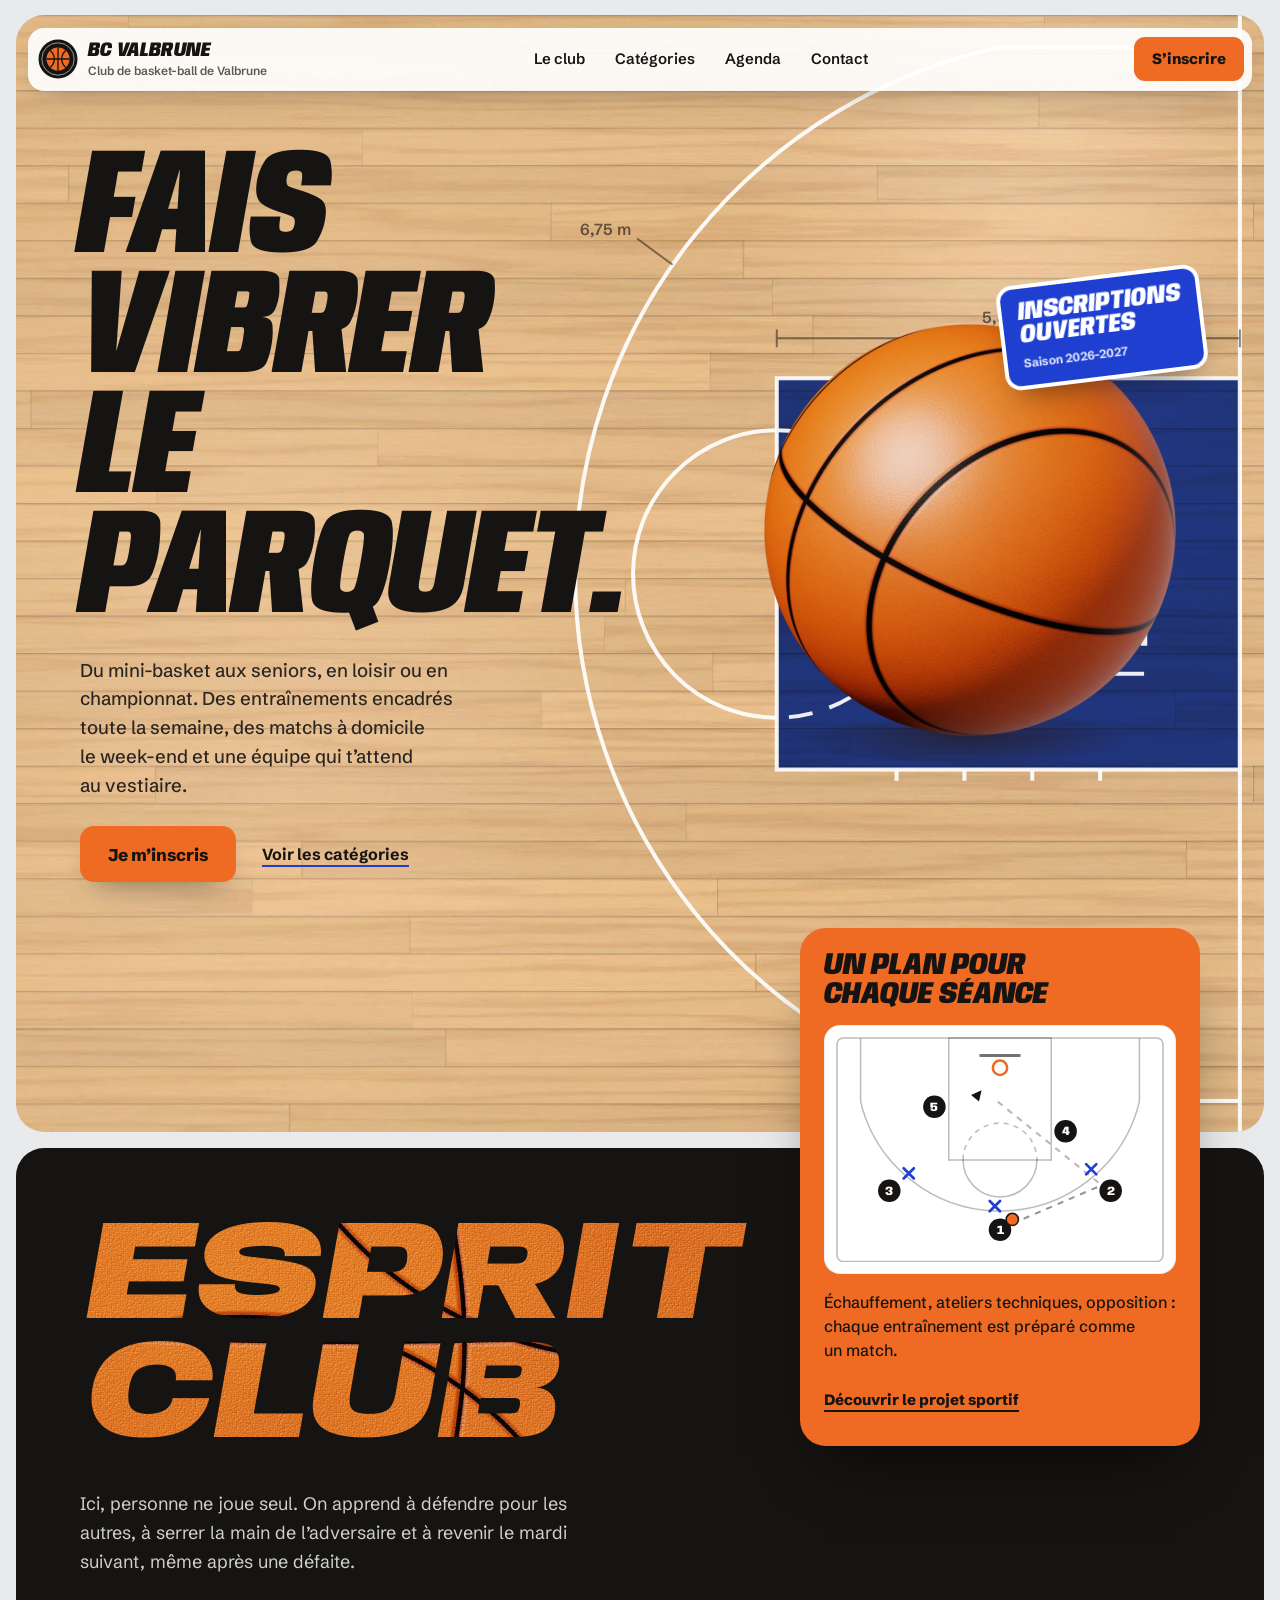
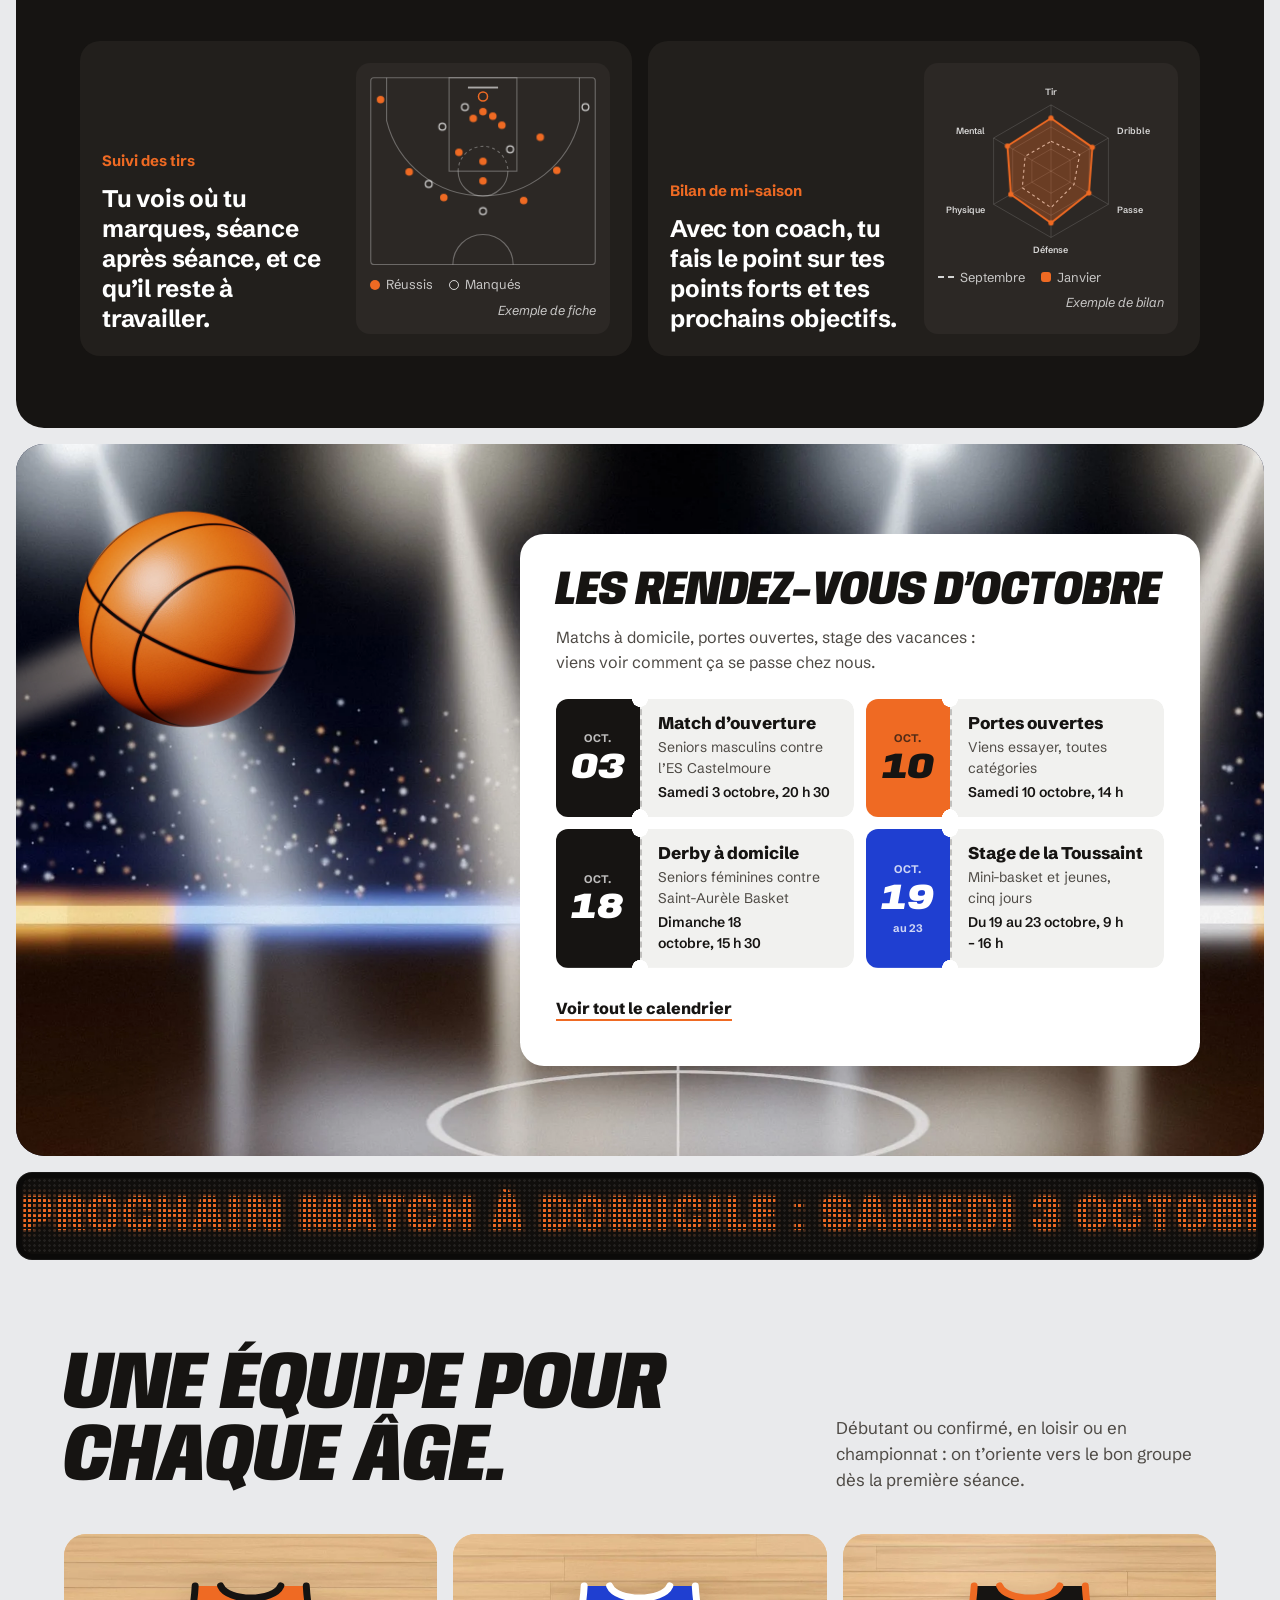
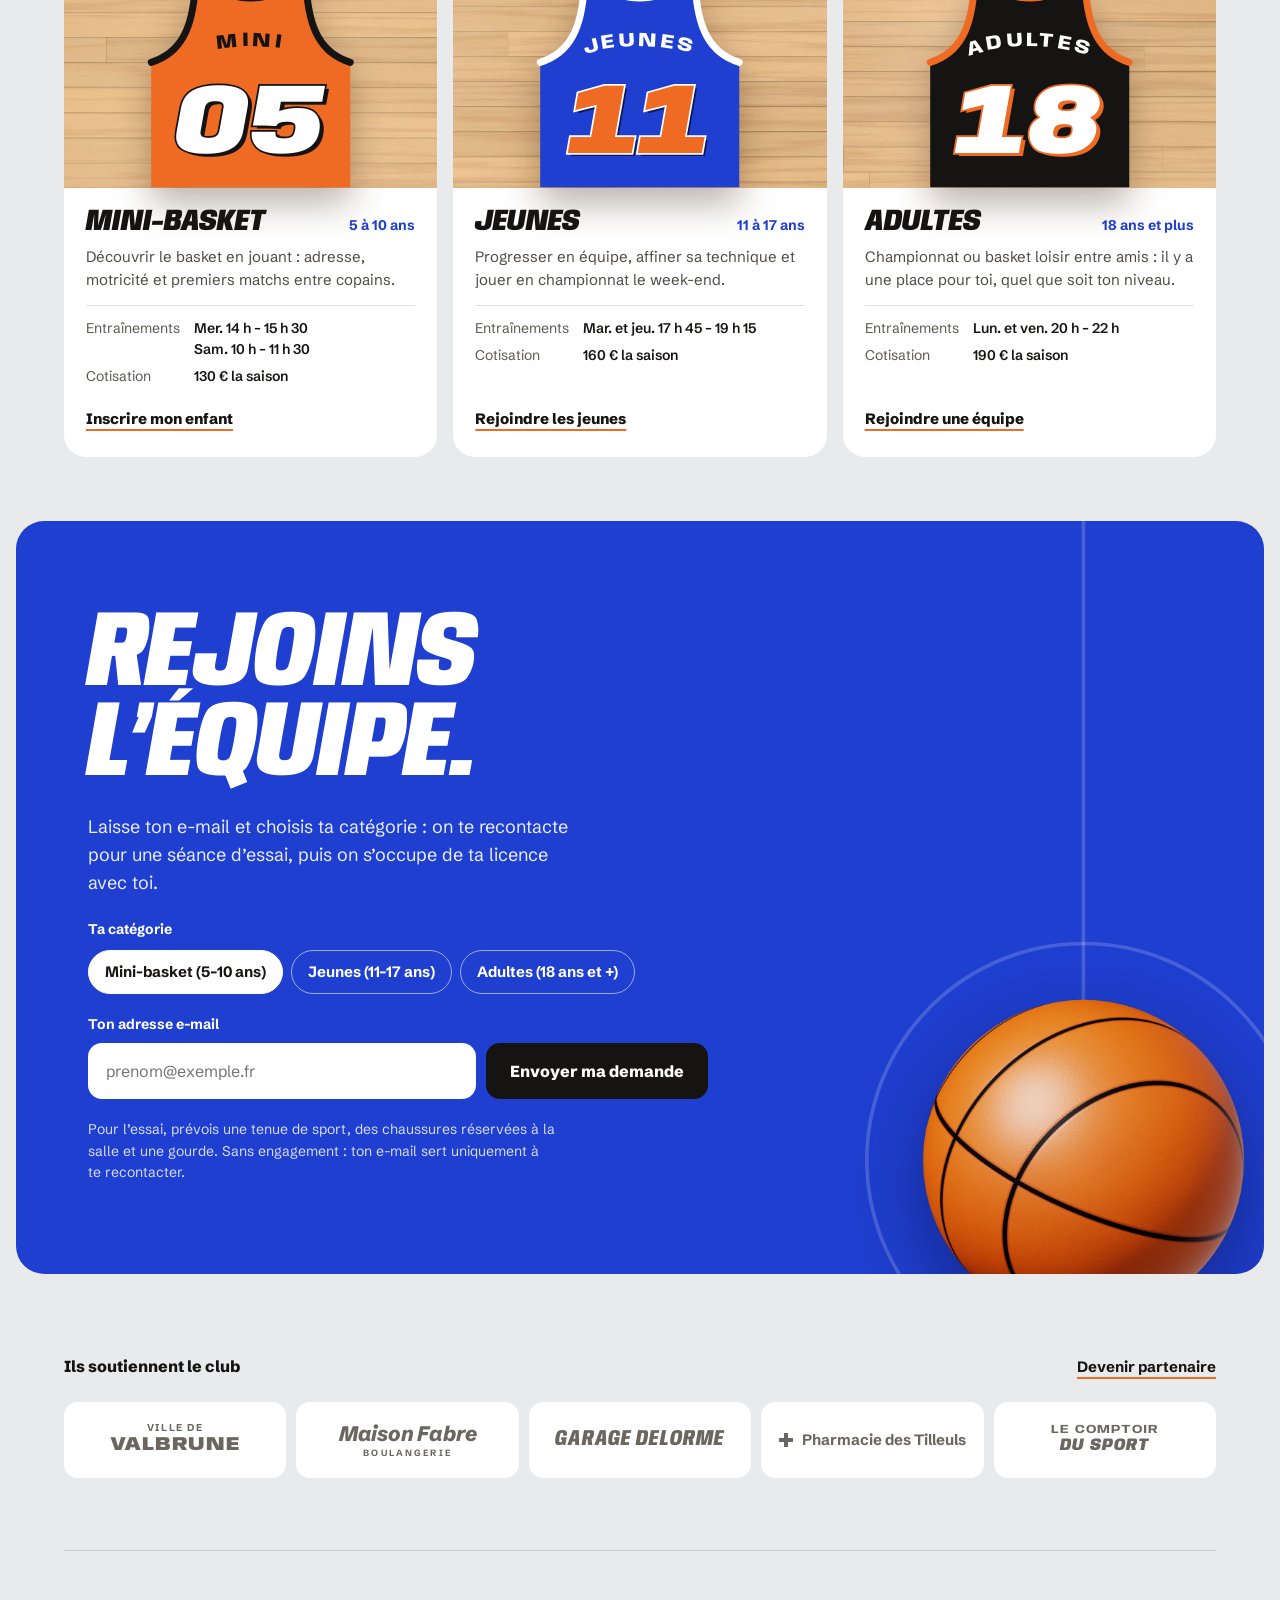
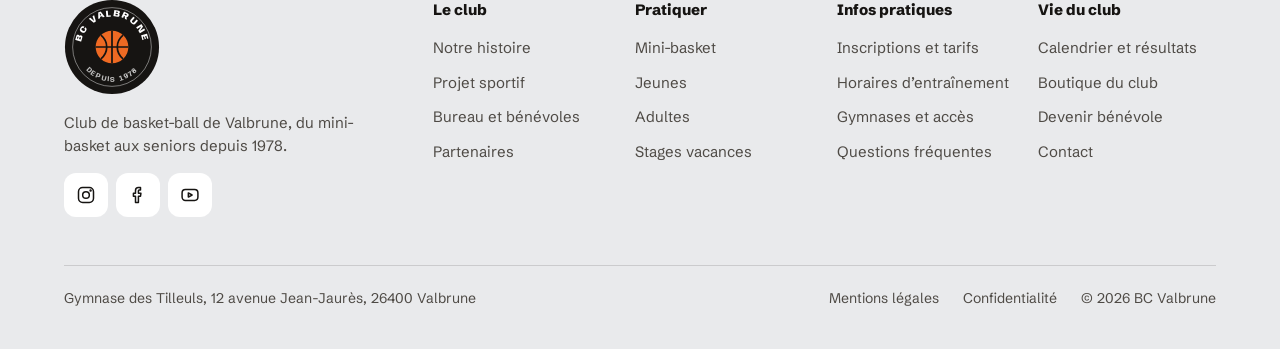
==== commit c9cce230: "Ajouter les animations, le contenu du club et la page contact - Contenu fictif complet : BC Valbrune" ====
--- a/index.html
+++ b/index.html
@@ -3,18 +3,19 @@
 <head>
 <meta charset="utf-8">
 <meta name="viewport" content="width=device-width, initial-scale=1">
-<title>[Nom du club] — Club de basket-ball de [Ville]</title>
-<meta name="description" content="Club de basket-ball de [Ville] : mini-basket, jeunes et adultes, en loisir ou en championnat. Inscriptions ouvertes pour la saison 2026-2027.">
+<title>BC Valbrune — Club de basket-ball depuis 1978</title>
+<meta name="description" content="Club de basket-ball de Valbrune : mini-basket, jeunes et adultes, en loisir ou en championnat. Inscriptions ouvertes pour la saison 2026-2027.">
 <meta name="theme-color" content="#E9EAEC">
 <meta property="og:type" content="website">
 <meta property="og:locale" content="fr_FR">
-<meta property="og:title" content="[Nom du club] — Fais vibrer le parquet.">
+<meta property="og:title" content="BC Valbrune — Fais vibrer le parquet.">
 <meta property="og:description" content="Du mini-basket aux seniors, en loisir ou en championnat. Inscriptions ouvertes pour la saison 2026-2027.">
 <link rel="icon" href="assets/img/favicon.svg" type="image/svg+xml">
 <link rel="preconnect" href="https://fonts.googleapis.com">
 <link rel="preconnect" href="https://fonts.gstatic.com" crossorigin>
 <link rel="stylesheet" href="https://fonts.googleapis.com/css2?family=Anybody:ital,wdth,wght@0,50..150,100..900;1,50..150,100..900&amp;family=Schibsted+Grotesk:ital,wght@0,400..900;1,400..900&amp;display=swap">
 <link rel="preload" href="assets/img/parquet.webp" as="image" type="image/webp">
+<script>document.documentElement.classList.add('js');</script>
 <link rel="stylesheet" href="assets/css/styles.css">
 <script src="assets/js/main.js" defer></script>
 </head>
@@ -25,22 +26,24 @@
 
 <header class="header">
   <nav class="nav" aria-label="Navigation principale">
-    <a class="logo" href="#top" aria-label="[Nom du club], retour à l’accueil">
+    <a class="logo" href="#top" aria-label="BC Valbrune, retour à l’accueil">
       <svg width="40" height="40" viewBox="0 0 40 40" aria-hidden="true"><circle cx="20" cy="20" r="19.5" fill="#161412"/><circle cx="20" cy="20" r="16.2" fill="none" stroke="#FFFFFF" stroke-opacity="0.55" stroke-width="1"/><circle class="fill-accent" cx="20" cy="20" r="11.5"/><path d="M20 8.5v23M8.5 20h23M12.2 11.6c2.7 2.3 4.1 5 4.1 8.4s-1.4 6.1-4.1 8.4M27.8 11.6c-2.7 2.3-4.1 5-4.1 8.4s1.4 6.1 4.1 8.4" fill="none" stroke="#161412" stroke-width="1.3"/></svg>
       <span class="logo-text">
-        <span class="logo-name">[Nom du club]</span>
-        <span class="logo-sub">Club de basket-ball de [Ville]</span>
+        <span class="logo-name">BC Valbrune</span>
+        <span class="logo-sub">Club de basket-ball de Valbrune</span>
       </span>
     </a>
     <div class="nav-links">
       <a href="#club">Le club</a>
       <a href="#categories">Catégories</a>
       <a href="#agenda">Agenda</a>
+      <a href="contact.html">Contact</a>
     </div>
     <div class="nav-actions">
       <a class="btn btn-nav" href="#inscription">S’inscrire</a>
       <button class="menu-btn" type="button" aria-label="Menu" aria-expanded="false" aria-controls="menu-mobile">
-        <svg width="20" height="20" viewBox="0 0 20 20" aria-hidden="true"><path d="M3 6h14M3 10h14M3 14h9" fill="none" stroke="currentColor" stroke-width="2" stroke-linecap="round"/></svg>
+        <svg class="menu-icon menu-icon-open" width="20" height="20" viewBox="0 0 20 20" aria-hidden="true"><path d="M3 6h14M3 10h14M3 14h9" fill="none" stroke="currentColor" stroke-width="2" stroke-linecap="round"/></svg>
+        <svg class="menu-icon menu-icon-close" width="20" height="20" viewBox="0 0 20 20" aria-hidden="true"><path d="M5 5l10 10M15 5L5 15" fill="none" stroke="currentColor" stroke-width="2" stroke-linecap="round"/></svg>
       </button>
     </div>
   </nav>
@@ -48,6 +51,7 @@
     <a href="#club">Le club</a>
     <a href="#categories">Catégories</a>
     <a href="#agenda">Agenda</a>
+    <a href="contact.html">Contact</a>
   </nav>
 </header>
 
@@ -55,8 +59,8 @@
 
 <!-- ========== Accueil ========== -->
 <section id="top" class="hero">
-  <svg class="court court-key" aria-hidden="true" viewBox="-12 -7 12.3 14" preserveAspectRatio="xMaxYMid slice"><rect x="-5.8" y="-2.45" width="5.8" height="4.9" fill="#2447E0"/></svg>
-  <svg class="court" aria-hidden="true" viewBox="-12 -7 12.3 14" preserveAspectRatio="xMaxYMid slice">
+  <svg class="court court-key" data-parallax-hero="0.12" aria-hidden="true" viewBox="-12 -7 12.3 14" preserveAspectRatio="xMaxYMid slice"><rect x="-5.8" y="-2.45" width="5.8" height="4.9" fill="#2447E0"/></svg>
+  <svg class="court" data-parallax-hero="0.12" aria-hidden="true" viewBox="-12 -7 12.3 14" preserveAspectRatio="xMaxYMid slice">
     <g fill="none" stroke="#FFFFFF" stroke-width="0.05" opacity="0.92">
       <rect x="-5.8" y="-2.45" width="5.8" height="4.9"/>
       <path d="M0 -7V7"/>
@@ -90,7 +94,7 @@
         <a class="tlink" href="#categories">Voir les catégories</a>
       </div>
     </div>
-    <div class="hero-visual">
+    <div class="hero-visual" data-parallax-hero="0.05">
       <div class="ball-stage">
         <div class="ball-shadow" aria-hidden="true"></div>
         <img class="ball-hero" src="assets/img/ballon.webp" alt="" width="900" height="900" fetchpriority="high">
@@ -109,7 +113,7 @@
 <section id="club" class="club on-dark">
   <div class="container">
     <div class="club-top">
-      <div class="club-intro">
+      <div class="club-intro" data-reveal>
         <h2 class="club-title display leather scrub">
           <span>Esprit</span>
           <span>club</span>
@@ -160,8 +164,8 @@
       </aside>
     </div>
 
-    <div class="features">
-      <article class="feature">
+    <div class="features" data-reveal-stagger>
+      <article class="feature" data-reveal>
         <div class="feature-text">
           <h3>Suivi des tirs</h3>
           <p>Tu vois où tu marques, séance après séance, et ce qu’il reste à travailler.</p>
@@ -178,10 +182,10 @@
             </g>
             <path d="M130 14H170" stroke="#FFFFFF" stroke-opacity="0.6" stroke-width="2.5"/>
             <circle class="stroke-accent" cx="150" cy="26" r="6" fill="none" stroke-width="2"/>
-            <g class="fill-accent">
+            <g class="fill-accent shots">
               <circle cx="150" cy="46" r="5"/><circle cx="137" cy="55" r="5"/><circle cx="163" cy="52" r="5"/><circle cx="175" cy="64" r="5"/><circle cx="118" cy="100" r="5"/><circle cx="150" cy="112" r="5"/><circle cx="150" cy="138" r="5"/><circle cx="14" cy="30" r="5"/><circle cx="52" cy="126" r="5"/><circle cx="248" cy="124" r="5"/><circle cx="98" cy="160" r="5"/><circle cx="204" cy="164" r="5"/><circle cx="226" cy="80" r="5"/>
             </g>
-            <g fill="none" stroke="#FFFFFF" stroke-opacity="0.8" stroke-width="1.6">
+            <g class="shots" fill="none" stroke="#FFFFFF" stroke-opacity="0.8" stroke-width="1.6">
               <circle cx="126" cy="40" r="4.5"/><circle cx="186" cy="96" r="4.5"/><circle cx="96" cy="66" r="4.5"/><circle cx="286" cy="40" r="4.5"/><circle cx="150" cy="178" r="4.5"/><circle cx="78" cy="142" r="4.5"/>
             </g>
           </svg>
@@ -193,7 +197,7 @@
         </figure>
       </article>
 
-      <article class="feature">
+      <article class="feature" data-reveal>
         <div class="feature-text">
           <h3>Bilan de mi-saison</h3>
           <p>Avec ton coach, tu fais le point sur tes points forts et tes prochains objectifs.</p>
@@ -207,8 +211,8 @@
               <path d="M150 125L150 37M150 125L226.2 81M150 125L226.2 169M150 125L150 213M150 125L73.8 169M150 125L73.8 81"/>
             </g>
             <polygon points="150,85.4 188.1,103 180.5,142.6 150,173.4 111.9,147 115.7,105.2" fill="none" stroke="#FFFFFF" stroke-opacity="0.75" stroke-width="1.5" stroke-dasharray="4 4"/>
-            <polygon class="fill-accent stroke-accent" points="150,54.6 204.9,93.3 200.3,154 150,193.6 96.7,155.8 92.1,91.6" fill-opacity="0.32" stroke-width="2.5" stroke-linejoin="round"/>
-            <g class="fill-accent">
+            <polygon class="fill-accent stroke-accent radar-now" points="150,54.6 204.9,93.3 200.3,154 150,193.6 96.7,155.8 92.1,91.6" fill-opacity="0.32" stroke-width="2.5" stroke-linejoin="round"/>
+            <g class="fill-accent radar-dots">
               <circle cx="150" cy="54.6" r="3.5"/><circle cx="204.9" cy="93.3" r="3.5"/><circle cx="200.3" cy="154" r="3.5"/><circle cx="150" cy="193.6" r="3.5"/><circle cx="96.7" cy="155.8" r="3.5"/><circle cx="92.1" cy="91.6" r="3.5"/>
             </g>
             <g class="svg-body" fill="#FFFFFF" fill-opacity="0.82" font-size="12" font-weight="600">
@@ -233,12 +237,13 @@
 
 <!-- ========== Agenda ========== -->
 <section id="agenda" class="agenda">
-  <div class="flying-ball" aria-hidden="true">
+  <div class="agenda-bg" data-parallax="50" aria-hidden="true"></div>
+  <div class="flying-ball" data-parallax="-40" aria-hidden="true">
     <div class="flying-ball-streak"></div>
     <img src="assets/img/ballon.webp" alt="" width="900" height="900" loading="lazy" decoding="async">
   </div>
   <div class="agenda-inner">
-    <div class="agenda-card">
+    <div class="agenda-card" data-reveal>
 
       <!-- Affiché par main.js tant qu’un match à domicile (li[data-match-label]) est à venir -->
       <div class="next-match on-dark" id="prochain-match" hidden>
@@ -253,11 +258,11 @@
       <h2 class="agenda-title display">Les rendez-vous d’octobre</h2>
       <p class="agenda-lead">Matchs à domicile, portes ouvertes, stage des vacances&nbsp;: viens voir comment ça se passe chez nous.</p>
       <ul class="events">
-        <li class="ticket" data-match-label="Seniors masculins contre [Adversaire], samedi 3 octobre à 20&nbsp;h&nbsp;30.">
+        <li class="ticket" data-match-label="Seniors masculins contre l’ES Castelmoure, samedi 3 octobre à 20&nbsp;h&nbsp;30.">
           <div class="ticket-stub" aria-hidden="true"><span class="ticket-month">OCT.</span><span class="ticket-day">03</span></div>
           <div class="ticket-body">
             <h3>Match d’ouverture</h3>
-            <p class="ticket-desc">Seniors masculins contre [Adversaire]</p>
+            <p class="ticket-desc">Seniors masculins contre l’ES Castelmoure</p>
             <p class="ticket-when"><time datetime="2026-10-03T20:30+02:00">Samedi 3 octobre, 20&nbsp;h&nbsp;30</time></p>
           </div>
         </li>
@@ -269,11 +274,11 @@
             <p class="ticket-when"><time datetime="2026-10-10T14:00+02:00">Samedi 10 octobre, 14&nbsp;h</time></p>
           </div>
         </li>
-        <li class="ticket" data-match-label="Seniors féminines contre [Adversaire], dimanche 18 octobre à 15&nbsp;h&nbsp;30.">
+        <li class="ticket" data-match-label="Seniors féminines contre Saint-Aurèle Basket, dimanche 18 octobre à 15&nbsp;h&nbsp;30.">
           <div class="ticket-stub" aria-hidden="true"><span class="ticket-month">OCT.</span><span class="ticket-day">18</span></div>
           <div class="ticket-body">
             <h3>Derby à domicile</h3>
-            <p class="ticket-desc">Seniors féminines contre [Adversaire]</p>
+            <p class="ticket-desc">Seniors féminines contre Saint-Aurèle Basket</p>
             <p class="ticket-when"><time datetime="2026-10-18T15:30+02:00">Dimanche 18 octobre, 15&nbsp;h&nbsp;30</time></p>
           </div>
         </li>
@@ -291,13 +296,13 @@
   </div>
 </section>
 
-<!-- ========== Tableau lumineux (texte en double pour une boucle sans à-coup) ========== -->
+<!-- ========== Tableau lumineux (texte en double pour une boucle sans à-coup, pause au survol) ========== -->
 <div class="ticker" aria-hidden="true">
   <div class="led-board">
     <div class="led-mask">
       <div class="led-track">
-        <span class="led-text">Prochain match à domicile&nbsp;: samedi 3 octobre, 20&nbsp;h&nbsp;30 ★ Portes ouvertes le samedi 10 octobre ★ Stage de la Toussaint du 19 au 23 octobre ★ Allez [Nom du club] ! ★</span>
-        <span class="led-text">Prochain match à domicile&nbsp;: samedi 3 octobre, 20&nbsp;h&nbsp;30 ★ Portes ouvertes le samedi 10 octobre ★ Stage de la Toussaint du 19 au 23 octobre ★ Allez [Nom du club] ! ★</span>
+        <span class="led-text">Prochain match à domicile&nbsp;: samedi 3 octobre, 20&nbsp;h&nbsp;30 ★ Portes ouvertes le samedi 10 octobre ★ Stage de la Toussaint du 19 au 23 octobre ★ Allez Valbrune ! ★</span>
+        <span class="led-text">Prochain match à domicile&nbsp;: samedi 3 octobre, 20&nbsp;h&nbsp;30 ★ Portes ouvertes le samedi 10 octobre ★ Stage de la Toussaint du 19 au 23 octobre ★ Allez Valbrune ! ★</span>
       </div>
     </div>
   </div>
@@ -305,13 +310,13 @@
 
 <!-- ========== Catégories ========== -->
 <section id="categories" class="categories">
-  <div class="section-head">
+  <div class="section-head" data-reveal>
     <h2 class="categories-title display">Une équipe pour chaque âge.</h2>
     <p class="categories-lead">Débutant ou confirmé, en loisir ou en championnat&nbsp;: on t’oriente vers le bon groupe dès la première séance.</p>
   </div>
-  <div class="cards">
-
-    <article class="card">
+  <div class="cards" data-reveal-stagger>
+
+    <article class="card" data-reveal>
       <div class="card-media" aria-hidden="true">
         <svg viewBox="0 0 200 180">
           <defs><path id="arc-mini" d="M48 66Q100 50 152 66"/></defs>
@@ -329,14 +334,14 @@
         </div>
         <p class="card-desc">Découvrir le basket en jouant&nbsp;: adresse, motricité et premiers matchs entre copains.</p>
         <dl class="card-facts">
-          <dt>Entraînements</dt><dd>[Jours et horaires]</dd>
-          <dt>Cotisation</dt><dd>[Montant] € la saison</dd>
+          <dt>Entraînements</dt><dd>Mer. 14&nbsp;h – 15&nbsp;h&nbsp;30<br>Sam. 10&nbsp;h – 11&nbsp;h&nbsp;30</dd>
+          <dt>Cotisation</dt><dd>130&nbsp;€ la saison</dd>
         </dl>
         <a class="tlink" href="#inscription" data-categorie="mini">Inscrire mon enfant</a>
       </div>
     </article>
 
-    <article class="card">
+    <article class="card" data-reveal>
       <div class="card-media card-media--jeunes" aria-hidden="true">
         <svg viewBox="0 0 200 180">
           <defs><path id="arc-jeunes" d="M48 66Q100 50 152 66"/></defs>
@@ -354,14 +359,14 @@
         </div>
         <p class="card-desc">Progresser en équipe, affiner sa technique et jouer en championnat le week-end.</p>
         <dl class="card-facts">
-          <dt>Entraînements</dt><dd>[Jours et horaires]</dd>
-          <dt>Cotisation</dt><dd>[Montant] € la saison</dd>
+          <dt>Entraînements</dt><dd>Mar. et jeu. 17&nbsp;h&nbsp;45 – 19&nbsp;h&nbsp;15</dd>
+          <dt>Cotisation</dt><dd>160&nbsp;€ la saison</dd>
         </dl>
         <a class="tlink" href="#inscription" data-categorie="jeunes">Rejoindre les jeunes</a>
       </div>
     </article>
 
-    <article class="card">
+    <article class="card" data-reveal>
       <div class="card-media card-media--adultes" aria-hidden="true">
         <svg viewBox="0 0 200 180">
           <defs><path id="arc-adultes" d="M48 66Q100 50 152 66"/></defs>
@@ -379,8 +384,8 @@
         </div>
         <p class="card-desc">Championnat ou basket loisir entre amis&nbsp;: il y a une place pour toi, quel que soit ton niveau.</p>
         <dl class="card-facts">
-          <dt>Entraînements</dt><dd>[Jours et horaires]</dd>
-          <dt>Cotisation</dt><dd>[Montant] € la saison</dd>
+          <dt>Entraînements</dt><dd>Lun. et ven. 20&nbsp;h – 22&nbsp;h</dd>
+          <dt>Cotisation</dt><dd>190&nbsp;€ la saison</dd>
         </dl>
         <a class="tlink" href="#inscription" data-categorie="adultes">Rejoindre une équipe</a>
       </div>
@@ -391,12 +396,12 @@
 
 <!-- ========== Inscription ========== -->
 <section id="inscription" class="join on-blue">
-  <div class="join-deco" aria-hidden="true">
+  <div class="join-deco" data-parallax="40" aria-hidden="true">
     <svg viewBox="0 0 100 100"><circle cx="50" cy="50" r="47" fill="none" stroke="#FFFFFF" stroke-opacity="0.18" stroke-width="0.8"/><path d="M50 -300V400" stroke="#FFFFFF" stroke-opacity="0.18" stroke-width="0.8"/></svg>
     <img src="assets/img/ballon.webp" alt="" width="900" height="900" loading="lazy" decoding="async">
   </div>
   <div class="join-inner">
-    <div class="join-content">
+    <div class="join-content" data-reveal>
       <h2 class="join-title display">Rejoins l’équipe.</h2>
       <p class="join-lead">Laisse ton e-mail et choisis ta catégorie&nbsp;: on te recontacte pour une séance d’essai, puis on s’occupe de ta licence avec toi.</p>
 
@@ -414,10 +419,10 @@
           <div class="field">
             <label for="email-inscription">Ton adresse e-mail</label>
             <div class="field-row">
-              <input id="email-inscription" name="email" type="email" autocomplete="email" placeholder="prenom@exemple.fr" required aria-describedby="erreur-inscription">
+              <input id="email-inscription" name="email" type="email" autocomplete="email" placeholder="prenom@exemple.fr" required aria-describedby="erreur-inscription" data-error="erreur-inscription">
               <button class="btn btn-submit" type="submit">Envoyer ma demande</button>
             </div>
-            <p class="form-error" id="erreur-inscription" role="alert" hidden></p>
+            <p class="form-error" id="erreur-inscription" role="alert" data-form-error hidden></p>
           </div>
           <p class="join-note">Pour l’essai, prévois une tenue de sport, des chaussures réservées à la salle et une gourde. Sans engagement&nbsp;: ton e-mail sert uniquement à te recontacter.</p>
         </form>
@@ -437,17 +442,17 @@
 </section>
 
 <!-- ========== Partenaires ========== -->
-<section class="partners" aria-labelledby="partners-title">
-  <div class="partners-head">
+<section id="partenaires" class="partners" aria-labelledby="partners-title">
+  <div class="partners-head" data-reveal>
     <h2 id="partners-title">Ils soutiennent le club</h2>
-    <a class="tlink" href="#top">Devenir partenaire</a>
-  </div>
-  <ul class="partner-list">
-    <li>[Logo partenaire]</li>
-    <li>[Logo partenaire]</li>
-    <li>[Logo partenaire]</li>
-    <li>[Logo partenaire]</li>
-    <li>[Logo partenaire]</li>
+    <a class="tlink" href="contact.html#partenariat">Devenir partenaire</a>
+  </div>
+  <ul class="partner-list" data-reveal-stagger>
+    <li data-reveal><span class="pw pw-ville">Ville de <b>Valbrune</b></span></li>
+    <li data-reveal><span class="pw pw-fabre">Maison Fabre <small>Boulangerie</small></span></li>
+    <li data-reveal><span class="pw pw-delorme">Garage Delorme</span></li>
+    <li data-reveal><span class="pw pw-tilleuls"><svg width="16" height="16" viewBox="0 0 16 16" aria-hidden="true"><path d="M6 1h4v5h5v4h-5v5H6v-5H1V6h5z" fill="currentColor"/></svg>Pharmacie des Tilleuls</span></li>
+    <li data-reveal><span class="pw pw-comptoir">Le Comptoir <b>du Sport</b></span></li>
   </ul>
 </section>
 
@@ -461,16 +466,16 @@
         <defs><path id="crest-top" d="M18 50A32 32 0 0 1 82 50"/><path id="crest-bottom" d="M14 50A36 36 0 0 0 86 50"/></defs>
         <circle cx="50" cy="50" r="49" fill="#161412"/>
         <circle cx="50" cy="50" r="41" fill="none" stroke="#FFFFFF" stroke-opacity="0.45" stroke-width="1"/>
-        <text class="svg-display crest-name" fill="#FFFFFF" font-size="9.5" font-weight="800" letter-spacing="1.6"><textPath href="#crest-top" startOffset="50%" text-anchor="middle">[NOM DU CLUB]</textPath></text>
-        <text class="svg-display" fill="#FFFFFF" fill-opacity="0.72" font-size="7.5" font-weight="700" letter-spacing="1.4"><textPath href="#crest-bottom" startOffset="50%" text-anchor="middle">DEPUIS [ANNÉE]</textPath></text>
+        <text class="svg-display crest-name" fill="#FFFFFF" font-size="9.5" font-weight="800" letter-spacing="1.6"><textPath href="#crest-top" startOffset="50%" text-anchor="middle">BC VALBRUNE</textPath></text>
+        <text class="svg-display" fill="#FFFFFF" fill-opacity="0.72" font-size="7.5" font-weight="700" letter-spacing="1.4"><textPath href="#crest-bottom" startOffset="50%" text-anchor="middle">DEPUIS 1978</textPath></text>
         <circle class="fill-accent" cx="50" cy="50" r="17"/>
         <path d="M50 33v34M33 50h34M38.5 37.7c4 3.4 6 7.4 6 12.3s-2 8.9-6 12.3M61.5 37.7c-4 3.4-6 7.4-6 12.3s2 8.9 6 12.3" fill="none" stroke="#161412" stroke-width="1.8"/>
       </svg>
-      <p>Club de basket-ball de [Ville], du mini-basket aux seniors.</p>
+      <p>Club de basket-ball de Valbrune, du mini-basket aux seniors depuis 1978.</p>
       <div class="socials">
-        <a href="#top" aria-label="Instagram"><svg width="20" height="20" viewBox="0 0 24 24" aria-hidden="true" fill="none" stroke="currentColor" stroke-width="1.8"><rect x="3" y="3" width="18" height="18" rx="5"/><circle cx="12" cy="12" r="4"/><circle cx="17.5" cy="6.5" r="0.6" fill="currentColor"/></svg></a>
-        <a href="#top" aria-label="Facebook"><svg width="20" height="20" viewBox="0 0 24 24" aria-hidden="true" fill="none" stroke="currentColor" stroke-width="1.8" stroke-linejoin="round"><path d="M15 3h-2.5A3.5 3.5 0 0 0 9 6.5V10H6.5v3.5H9V21h3.5v-7.5H15l.5-3.5h-3V7a1 1 0 0 1 1-1H15z"/></svg></a>
-        <a href="#top" aria-label="YouTube"><svg width="20" height="20" viewBox="0 0 24 24" aria-hidden="true" fill="none" stroke="currentColor" stroke-width="1.8" stroke-linejoin="round"><rect x="2.5" y="5.5" width="19" height="13" rx="4"/><path d="M10 9.5v5l4.5-2.5z"/></svg></a>
+        <a href="https://www.instagram.com/bcvalbrune" aria-label="Instagram"><svg width="20" height="20" viewBox="0 0 24 24" aria-hidden="true" fill="none" stroke="currentColor" stroke-width="1.8"><rect x="3" y="3" width="18" height="18" rx="5"/><circle cx="12" cy="12" r="4"/><circle cx="17.5" cy="6.5" r="0.6" fill="currentColor"/></svg></a>
+        <a href="https://www.facebook.com/bcvalbrune" aria-label="Facebook"><svg width="20" height="20" viewBox="0 0 24 24" aria-hidden="true" fill="none" stroke="currentColor" stroke-width="1.8" stroke-linejoin="round"><path d="M15 3h-2.5A3.5 3.5 0 0 0 9 6.5V10H6.5v3.5H9V21h3.5v-7.5H15l.5-3.5h-3V7a1 1 0 0 1 1-1H15z"/></svg></a>
+        <a href="https://www.youtube.com/@bcvalbrune" aria-label="YouTube"><svg width="20" height="20" viewBox="0 0 24 24" aria-hidden="true" fill="none" stroke="currentColor" stroke-width="1.8" stroke-linejoin="round"><rect x="2.5" y="5.5" width="19" height="13" rx="4"/><path d="M10 9.5v5l4.5-2.5z"/></svg></a>
       </div>
     </div>
     <nav class="footer-nav" aria-label="Pied de page">
@@ -480,7 +485,7 @@
           <li><a href="#club">Notre histoire</a></li>
           <li><a href="#club">Projet sportif</a></li>
           <li><a href="#club">Bureau et bénévoles</a></li>
-          <li><a href="#top">Partenaires</a></li>
+          <li><a href="#partenaires">Partenaires</a></li>
         </ul>
       </div>
       <div>
@@ -497,27 +502,27 @@
         <ul>
           <li><a href="#inscription">Inscriptions et tarifs</a></li>
           <li><a href="#categories">Horaires d’entraînement</a></li>
-          <li><a href="#top">Gymnases et accès</a></li>
-          <li><a href="#top">Questions fréquentes</a></li>
+          <li><a href="contact.html#acces">Gymnases et accès</a></li>
+          <li><a href="contact.html#faq">Questions fréquentes</a></li>
         </ul>
       </div>
       <div>
         <h2>Vie du club</h2>
         <ul>
           <li><a href="#agenda">Calendrier et résultats</a></li>
-          <li><a href="#top">Boutique du club</a></li>
-          <li><a href="#top">Devenir bénévole</a></li>
-          <li><a href="#top">Contact</a></li>
+          <li><a href="contact.html#boutique">Boutique du club</a></li>
+          <li><a href="contact.html#benevolat">Devenir bénévole</a></li>
+          <li><a href="contact.html">Contact</a></li>
         </ul>
       </div>
     </nav>
   </div>
   <div class="footer-bottom">
-    <p>Gymnase [nom], [adresse], [code postal] [ville]</p>
+    <p>Gymnase des Tilleuls, 12 avenue Jean-Jaurès, 26400 Valbrune</p>
     <div class="footer-legal">
       <a href="#top">Mentions légales</a>
       <a href="#top">Confidentialité</a>
-      <span>© 2026 [Nom du club]</span>
+      <span>© 2026 BC Valbrune</span>
     </div>
   </div>
 </footer>
--- a/assets/css/styles.css
+++ b/assets/css/styles.css
@@ -1,15 +1,17 @@
 /* ==========================================================================
-   [Nom du club] — page d'accueil
-   Styles reproduits depuis la maquette Claude Design « Page d'accueil ».
+   BC Valbrune — feuille de style
+   Accueil reproduit depuis la maquette Claude Design « Page d'accueil »,
+   page contact dans le même langage visuel.
    ========================================================================== */
 
-/* ---------- Réglages : couleurs et typographies ---------- */
+/* ---------- Réglages : couleurs, typographies, mouvement ---------- */
 
 :root {
   /* Couleur principale du club. Variantes prévues dans la maquette :
      #F04A3E (rouge), #35A5FF (bleu ciel), #F5B414 (jaune). */
   --accent: #EF6A23;
   --blue: #1F3FD1;
+  --blue-light: #5B7BFF;
   --ink: #161412;
   --ink-soft: #2B2622;
   --muted: #4E4A45;
@@ -20,11 +22,16 @@
   --night: #221F1C;
   --night-2: #2C2825;
   --ticket: #F1F1EF;
+  --field: #F6F6F4;
+  --danger: #B42318;
 
   --font-display: 'Anybody', 'Arial Narrow', sans-serif;
   --font-body: 'Schibsted Grotesk', 'Helvetica Neue', Helvetica, Arial, sans-serif;
 
   --pad-x: clamp(20px, 5vw, 64px);
+
+  /* Une seule courbe pour tous les mouvements : départ vif, arrivée douce */
+  --ease-out: cubic-bezier(0.2, 0.7, 0.2, 1);
 }
 
 /* ---------- Base ---------- */
@@ -154,11 +161,15 @@
   font-weight: 800;
   text-decoration: none;
   cursor: pointer;
-  transition: transform 0.2s ease;
+  transition: transform 0.2s ease, box-shadow 0.25s ease;
 }
 
 .btn:hover {
   transform: translateY(-2px);
+}
+
+.btn:active {
+  transform: translateY(0) scale(0.98);
 }
 
 .tlink {
@@ -170,9 +181,25 @@
   text-decoration-color: var(--accent);
   text-decoration-thickness: 2px;
   text-underline-offset: 5px;
+  transition: text-decoration-thickness 0.2s ease, text-underline-offset 0.2s ease;
 }
 
 .tlink:hover {
+  text-decoration-thickness: 3px;
+  text-underline-offset: 6px;
+}
+
+/* Lien au fil d'un texte */
+.inline-link {
+  color: var(--ink);
+  font-weight: 700;
+  text-decoration: underline;
+  text-decoration-color: var(--accent);
+  text-decoration-thickness: 2px;
+  text-underline-offset: 4px;
+}
+
+.inline-link:hover {
   text-decoration-thickness: 3px;
 }
 
@@ -183,6 +210,7 @@
   top: 12px;
   z-index: 50;
   margin: 12px 28px 0;
+  view-transition-name: site-header;
 }
 
 .nav {
@@ -211,6 +239,12 @@
 
 .logo svg {
   flex: 0 0 auto;
+  transition: rotate 0.6s var(--ease-out);
+}
+
+/* Le ballon du logo tourne d'un quart de tour au survol */
+.logo:hover svg {
+  rotate: 90deg;
 }
 
 .logo-text {
@@ -243,17 +277,38 @@
 }
 
 .nav-links a {
+  position: relative;
   padding: 12px 14px;
   border-radius: 10px;
   font-size: 15px;
   font-weight: 600;
   color: var(--ink);
   text-decoration: none;
+  transition: background-color 0.2s ease;
 }
 
 .nav-links a:hover,
 .menu-panel a:hover {
   background: rgba(22, 20, 18, 0.07);
+}
+
+/* Section en cours ou page ouverte : un point orange sous le lien */
+.nav-links a::after {
+  content: "";
+  position: absolute;
+  left: 50%;
+  bottom: 5px;
+  width: 5px;
+  height: 5px;
+  border-radius: 50%;
+  background: var(--accent);
+  translate: -50% 0;
+  scale: 0;
+  transition: scale 0.3s var(--ease-out);
+}
+
+.nav-links a[aria-current]::after {
+  scale: 1;
 }
 
 .nav-actions {
@@ -270,6 +325,7 @@
 }
 
 .menu-btn {
+  position: relative;
   display: none;
   width: 44px;
   height: 44px;
@@ -282,6 +338,28 @@
   cursor: pointer;
 }
 
+.menu-icon {
+  position: absolute;
+  inset: 0;
+  margin: auto;
+  transition: opacity 0.2s ease, rotate 0.3s var(--ease-out);
+}
+
+.menu-icon-close {
+  opacity: 0;
+  rotate: -90deg;
+}
+
+.menu-btn[aria-expanded="true"] .menu-icon-open {
+  opacity: 0;
+  rotate: 90deg;
+}
+
+.menu-btn[aria-expanded="true"] .menu-icon-close {
+  opacity: 1;
+  rotate: 0deg;
+}
+
 .menu-panel {
   position: absolute;
   left: 0;
@@ -293,6 +371,14 @@
   background: var(--white);
   border-radius: 16px;
   box-shadow: 0 20px 40px -20px rgba(22, 20, 18, 0.5);
+  transition: opacity 0.2s ease, translate 0.3s var(--ease-out);
+}
+
+@starting-style {
+  .menu-panel {
+    opacity: 0;
+    translate: 0 -8px;
+  }
 }
 
 .menu-panel[hidden] {
@@ -308,6 +394,10 @@
   text-decoration: none;
 }
 
+.menu-panel a[aria-current] {
+  box-shadow: inset 4px 0 0 var(--accent);
+}
+
 /* ---------- Accueil : le parquet ---------- */
 
 .hero {
@@ -360,13 +450,15 @@
   color: var(--ink);
 }
 
-.hero-title span {
+.hero-title span,
+.contact-title span {
   display: block;
   transform-origin: 0 100%;
   animation: land 0.95s ease-in 0.1s both;
 }
 
-.hero-title span:nth-child(2) {
+.hero-title span:nth-child(2),
+.contact-title span:nth-child(2) {
   animation-delay: 0.2s;
 }
 
@@ -402,6 +494,10 @@
   box-shadow: 0 14px 30px -16px rgba(22, 20, 18, 0.6);
 }
 
+.btn-hero:hover {
+  box-shadow: 0 20px 34px -16px rgba(22, 20, 18, 0.7);
+}
+
 .hero-actions .tlink {
   font-size: 16px;
   font-weight: 700;
@@ -415,6 +511,7 @@
   justify-content: center;
 }
 
+/* Le ballon et le badge suivent légèrement le curseur (--px, --py posés par main.js) */
 .ball-stage {
   position: relative;
   width: min(100%, 470px);
@@ -422,6 +519,8 @@
   display: flex;
   align-items: flex-end;
   justify-content: center;
+  translate: calc(var(--px, 0) * 14px) calc(var(--py, 0) * 10px);
+  transition: translate 0.9s var(--ease-out);
 }
 
 .ball-shadow {
@@ -451,6 +550,8 @@
   right: 0;
   z-index: 2;
   transform: rotate(-7deg);
+  translate: calc(var(--px, 0) * 10px) calc(var(--py, 0) * 8px);
+  transition: translate 0.9s var(--ease-out);
   animation: slap 0.55s cubic-bezier(0.2, 1.4, 0.4, 1) 1.6s both;
 }
 
@@ -612,13 +713,32 @@
   margin-top: clamp(40px, 5vw, 64px);
 }
 
+/* Projecteur qui suit le curseur (--sx, --sy posés par main.js) */
 .feature {
+  position: relative;
+  isolation: isolate;
   display: flex;
   flex-wrap: wrap;
   gap: 20px;
   padding: 22px;
   border-radius: 20px;
   background: var(--night);
+}
+
+.feature::before {
+  content: "";
+  position: absolute;
+  inset: 0;
+  z-index: -1;
+  border-radius: inherit;
+  background: radial-gradient(380px circle at var(--sx, 50%) var(--sy, 50%), rgba(255, 236, 214, 0.09), transparent 65%);
+  opacity: 0;
+  transition: opacity 0.4s ease;
+  pointer-events: none;
+}
+
+.feature:hover::before {
+  opacity: 1;
 }
 
 .feature-text {
@@ -693,6 +813,10 @@
   background: var(--accent);
 }
 
+.key-dot--bus {
+  background: var(--blue-light);
+}
+
 .key-ring {
   border-radius: 50%;
   border: 1.6px solid rgba(255, 255, 255, 0.8);
@@ -706,6 +830,12 @@
 .key-dash {
   width: 16px;
   border-top: 2px dashed rgba(255, 255, 255, 0.8);
+}
+
+.key-line {
+  width: 16px;
+  border-top: 2px solid rgba(255, 255, 255, 0.9);
+  border-radius: 2px;
 }
 
 /* ---------- Agenda ---------- */
@@ -716,8 +846,15 @@
   padding: clamp(56px, 7vw, 96px) var(--pad-x);
   border-radius: 28px;
   overflow: hidden;
-  background: #0C1230 url(../img/arena.webp) 30% center / cover no-repeat;
+  background: #0C1230;
   scroll-margin-top: 96px;
+}
+
+/* Fond de la salle, un peu plus haut que la section pour la parallaxe */
+.agenda-bg {
+  position: absolute;
+  inset: -8% 0;
+  background: url(../img/arena.webp) 30% center / cover no-repeat;
 }
 
 .flying-ball {
@@ -995,6 +1132,11 @@
   animation: marquee 55s linear infinite;
 }
 
+/* On peut lire le tableau à son rythme : il s'arrête sous le curseur */
+.ticker:hover .led-track {
+  animation-play-state: paused;
+}
+
 .led-text {
   padding-right: 64px;
   font-family: var(--font-display);
@@ -1025,7 +1167,8 @@
   gap: 16px 48px;
 }
 
-.categories-title {
+.categories-title,
+.faq-title {
   flex: 1 1 480px;
   margin: 0;
   font-size: clamp(44px, 6.4vw, 84px);
@@ -1033,7 +1176,8 @@
   font-stretch: 78%;
 }
 
-.categories-lead {
+.categories-lead,
+.faq-lead {
   flex: 0 1 380px;
   margin: 0;
   font-size: 17px;
@@ -1048,12 +1192,36 @@
   margin-top: 40px;
 }
 
+/* Toute la carte mène à l'inscription : elle se soulève au survol */
 .card {
+  position: relative;
   display: flex;
   flex-direction: column;
   border-radius: 22px;
   overflow: hidden;
   background: var(--white);
+  transition: transform 0.35s var(--ease-out), box-shadow 0.35s var(--ease-out);
+}
+
+.card:hover {
+  --lift: -6px;
+  transform: translateY(-4px);
+  box-shadow: 0 26px 44px -30px rgba(22, 20, 18, 0.55);
+}
+
+.card:has(.tlink:focus-visible) {
+  outline: 3px solid var(--blue);
+  outline-offset: 3px;
+}
+
+.card .tlink::after {
+  content: "";
+  position: absolute;
+  inset: 0;
+}
+
+.card .tlink:focus-visible {
+  outline: none;
 }
 
 .card-media {
@@ -1073,11 +1241,16 @@
   background-position: 88% 18%;
 }
 
+/* Le maillot se soulève au survol et se balance vers le curseur (--jx, --jy posés par main.js) */
 .card-media svg {
   display: block;
   width: 62%;
   height: auto;
   filter: drop-shadow(0 16px 18px rgba(60, 30, 8, 0.35));
+  transform-origin: 50% 0;
+  translate: calc(var(--jx, 0) * 7px) calc(var(--jy, 0) * 4px + var(--lift, 0px));
+  rotate: calc(var(--jx, 0) * 2.5deg);
+  transition: translate 0.6s var(--ease-out), rotate 0.6s var(--ease-out);
 }
 
 .jersey-arc {
@@ -1154,6 +1327,11 @@
   font-weight: 800;
 }
 
+.card:hover .tlink {
+  text-decoration-thickness: 3px;
+  text-underline-offset: 6px;
+}
+
 /* ---------- Inscription ---------- */
 
 .join {
@@ -1222,24 +1400,28 @@
   color: rgba(255, 255, 255, 0.9);
 }
 
-.join-form {
+.join-form,
+.contact-form {
   display: flex;
   flex-direction: column;
   gap: 20px;
 }
 
-.join-form[hidden] {
+.join-form[hidden],
+.contact-form[hidden] {
   display: none;
 }
 
-.join-form fieldset {
+.join-form fieldset,
+.contact-form fieldset {
   min-width: 0;
   margin: 0;
   padding: 0;
   border: 0;
 }
 
-.join-form legend {
+.join-form legend,
+.contact-form legend {
   margin-bottom: 10px;
   padding: 0;
   font-size: 14px;
@@ -1277,6 +1459,15 @@
   color: var(--white);
   font-size: 15px;
   font-weight: 700;
+  transition: background-color 0.2s ease, border-color 0.2s ease, color 0.2s ease, scale 0.2s var(--ease-out);
+}
+
+.chip:hover span {
+  border-color: var(--white);
+}
+
+.chip input:active + span {
+  scale: 0.96;
 }
 
 .chip input:checked + span {
@@ -1288,6 +1479,26 @@
 .chip input:focus-visible + span {
   outline: 3px solid var(--white);
   outline-offset: 3px;
+}
+
+/* Pastilles sur fond clair (page contact) */
+.chips--light .chip span {
+  border-color: rgba(22, 20, 18, 0.2);
+  color: var(--ink);
+}
+
+.chips--light .chip:hover span {
+  border-color: var(--ink);
+}
+
+.chips--light .chip input:checked + span {
+  border-color: var(--ink);
+  background: var(--ink);
+  color: var(--white);
+}
+
+.chips--light .chip input:focus-visible + span {
+  outline-color: var(--blue);
 }
 
 .field {
@@ -1389,6 +1600,7 @@
   max-width: 1392px;
   margin: 0 auto;
   padding: clamp(48px, 6vw, 72px) var(--pad-x) 0;
+  scroll-margin-top: 96px;
 }
 
 .partners-head {
@@ -1424,11 +1636,94 @@
   align-items: center;
   justify-content: center;
   height: 76px;
+  padding: 0 12px;
   border-radius: 14px;
   background: var(--white);
   font-size: 13px;
   font-weight: 600;
   color: var(--faint);
+  text-align: center;
+}
+
+/* Logos des partenaires, composés en texte */
+.pw {
+  line-height: 1.05;
+}
+
+.pw b,
+.pw small {
+  display: block;
+}
+
+.pw-ville {
+  font-size: 10px;
+  font-weight: 700;
+  letter-spacing: 0.16em;
+  text-transform: uppercase;
+}
+
+.pw-ville b {
+  margin-top: 3px;
+  font-family: var(--font-display);
+  font-size: 19px;
+  font-weight: 900;
+  font-stretch: 115%;
+  letter-spacing: 0.04em;
+}
+
+.pw-fabre {
+  font-size: 21px;
+  font-style: italic;
+  font-weight: 800;
+  letter-spacing: -0.01em;
+}
+
+.pw-fabre small {
+  margin-top: 4px;
+  font-size: 9px;
+  font-style: normal;
+  font-weight: 700;
+  letter-spacing: 0.24em;
+  text-transform: uppercase;
+}
+
+.pw-delorme {
+  font-family: var(--font-display);
+  font-size: 22px;
+  font-style: italic;
+  font-weight: 800;
+  font-stretch: 78%;
+  letter-spacing: 0.04em;
+  text-transform: uppercase;
+}
+
+.pw-tilleuls {
+  display: inline-flex;
+  align-items: center;
+  gap: 8px;
+  font-size: 15px;
+  font-weight: 700;
+  text-align: left;
+}
+
+.pw-tilleuls svg {
+  flex: 0 0 auto;
+}
+
+.pw-comptoir {
+  font-family: var(--font-display);
+  font-size: 12px;
+  font-weight: 700;
+  font-stretch: 120%;
+  letter-spacing: 0.08em;
+  text-transform: uppercase;
+}
+
+.pw-comptoir b {
+  font-size: 17px;
+  font-weight: 900;
+  font-style: italic;
+  font-stretch: 90%;
 }
 
 /* ---------- Pied de page ---------- */
@@ -1481,6 +1776,13 @@
   border-radius: 12px;
   background: var(--white);
   color: var(--ink);
+  transition: background-color 0.2s ease, color 0.2s ease, transform 0.2s ease;
+}
+
+.socials a:hover {
+  background: var(--ink);
+  color: var(--white);
+  transform: translateY(-2px);
 }
 
 .footer-nav {
@@ -1509,6 +1811,7 @@
 .footer-legal a {
   color: var(--muted);
   text-decoration: none;
+  transition: color 0.2s ease;
 }
 
 .footer-nav a {
@@ -1516,8 +1819,7 @@
 }
 
 .footer-nav a:hover,
-.footer-legal a:hover,
-.socials a:hover {
+.footer-legal a:hover {
   color: var(--blue);
 }
 
@@ -1541,6 +1843,406 @@
   display: flex;
   flex-wrap: wrap;
   gap: 8px 24px;
+}
+
+/* ---------- Page contact ---------- */
+
+.contact-hero {
+  position: relative;
+  margin: -76px 16px 0;
+  border-radius: 28px;
+  overflow: hidden;
+  background: #E2B985 url(../img/parquet.webp) center / cover no-repeat;
+}
+
+.contact-hero-inner {
+  position: relative;
+  max-width: 1360px;
+  margin: 0 auto;
+  padding: 136px var(--pad-x) clamp(40px, 5vw, 72px);
+  display: flex;
+  flex-wrap: wrap;
+  align-items: flex-start;
+  justify-content: space-between;
+  gap: 40px;
+}
+
+.contact-intro {
+  flex: 1 1 440px;
+  min-width: 0;
+  display: flex;
+  flex-direction: column;
+  align-items: flex-start;
+  gap: 26px;
+}
+
+.contact-title {
+  margin: 0;
+  font-size: clamp(64px, 12vw, 140px);
+  line-height: 0.8;
+  font-stretch: 72%;
+  letter-spacing: -0.01em;
+  color: var(--ink);
+}
+
+.contact-lead {
+  margin: 0;
+  max-width: 40ch;
+  font-size: clamp(17px, 1.45vw, 19px);
+  line-height: 1.55;
+  font-weight: 500;
+  color: var(--ink-soft);
+}
+
+.contact-methods {
+  list-style: none;
+  margin: 0;
+  padding: 0;
+  display: grid;
+  gap: 10px;
+  width: min(100%, 460px);
+}
+
+.contact-methods li {
+  display: flex;
+  align-items: flex-start;
+  gap: 14px;
+  padding: 14px 16px;
+  border-radius: 16px;
+  background: rgba(255, 255, 255, 0.86);
+  -webkit-backdrop-filter: blur(8px);
+  backdrop-filter: blur(8px);
+  animation: rise 0.7s var(--ease-out) both;
+}
+
+.contact-methods li:nth-child(1) { animation-delay: 0.45s; }
+.contact-methods li:nth-child(2) { animation-delay: 0.55s; }
+.contact-methods li:nth-child(3) { animation-delay: 0.65s; }
+
+.method-icon,
+.access-icon {
+  flex: 0 0 auto;
+  width: 40px;
+  height: 40px;
+  display: grid;
+  place-items: center;
+  border-radius: 12px;
+}
+
+.method-icon {
+  background: var(--ink);
+  color: var(--white);
+}
+
+.method-label {
+  margin: 0;
+  font-size: 13px;
+  font-weight: 700;
+  color: var(--subtle);
+}
+
+.method-value {
+  display: inline-block;
+  margin: 2px 0 0;
+  font-size: 17px;
+  font-weight: 800;
+  color: var(--ink);
+  text-decoration: none;
+}
+
+a.method-value:hover {
+  text-decoration: underline;
+  text-decoration-color: var(--accent);
+  text-decoration-thickness: 2px;
+  text-underline-offset: 4px;
+}
+
+.method-note {
+  margin: 2px 0 0;
+  font-size: 14px;
+  line-height: 1.45;
+  color: var(--muted);
+}
+
+.contact-card {
+  flex: 1 1 460px;
+  min-width: 0;
+  max-width: 600px;
+  padding: clamp(22px, 3vw, 36px);
+  border-radius: 24px;
+  background: var(--white);
+  box-shadow: 0 34px 60px -36px rgba(22, 20, 18, 0.6);
+  scroll-margin-top: 96px;
+  animation: rise 0.8s var(--ease-out) 0.3s both;
+}
+
+.contact-card-title {
+  margin: 0;
+  font-size: clamp(32px, 3.8vw, 48px);
+  line-height: 0.9;
+  font-stretch: 80%;
+}
+
+.contact-card-lead {
+  margin: 10px 0 0;
+  font-size: 15px;
+  color: var(--muted);
+}
+
+.contact-form {
+  margin-top: 24px;
+}
+
+.field-grid {
+  display: grid;
+  grid-template-columns: repeat(auto-fit, minmax(min(100%, 220px), 1fr));
+  gap: 20px 14px;
+}
+
+.input {
+  width: 100%;
+  min-height: 52px;
+  padding: 0 16px;
+  border: 1.5px solid rgba(22, 20, 18, 0.14);
+  border-radius: 12px;
+  background: var(--field);
+  color: var(--ink);
+  font-family: inherit;
+  font-size: 16px;
+  transition: border-color 0.2s ease, background-color 0.2s ease;
+}
+
+textarea.input {
+  min-height: 140px;
+  padding: 14px 16px;
+  line-height: 1.5;
+  resize: vertical;
+}
+
+.input:hover {
+  border-color: rgba(22, 20, 18, 0.32);
+}
+
+.input:focus {
+  border-color: var(--ink);
+  background: var(--white);
+}
+
+.input[aria-invalid="true"] {
+  border-color: var(--danger);
+}
+
+.optional {
+  font-weight: 500;
+  color: var(--subtle);
+}
+
+.field-error {
+  margin: 0;
+  font-size: 14px;
+  font-weight: 700;
+  color: var(--danger);
+}
+
+.contact-actions {
+  display: flex;
+  flex-wrap: wrap;
+  align-items: center;
+  gap: 12px 18px;
+}
+
+.contact-note {
+  flex: 1 1 200px;
+  margin: 0;
+  font-size: 14px;
+  line-height: 1.5;
+  color: var(--subtle);
+}
+
+.contact-success {
+  margin-top: 24px;
+  background: var(--ticket);
+}
+
+/* Venir au gymnase */
+.access {
+  margin: 16px 16px 0;
+  padding: clamp(44px, 6vw, 72px) var(--pad-x);
+  border-radius: 28px;
+  background: var(--ink);
+  color: var(--white);
+  scroll-margin-top: 96px;
+}
+
+.access-grid {
+  max-width: 1232px;
+  margin: 0 auto;
+  display: flex;
+  flex-wrap: wrap;
+  align-items: center;
+  gap: 40px 56px;
+}
+
+.access-text {
+  flex: 1 1 380px;
+  min-width: 0;
+}
+
+.access-title {
+  margin: 0;
+  font-size: clamp(44px, 6.4vw, 84px);
+  line-height: 0.88;
+  font-stretch: 78%;
+}
+
+.access-address {
+  margin: 20px 0 0;
+  font-size: 18px;
+  font-style: normal;
+  line-height: 1.5;
+  color: rgba(255, 255, 255, 0.86);
+}
+
+.access-list {
+  list-style: none;
+  margin: 28px 0 0;
+  padding: 0;
+  display: grid;
+  gap: 16px;
+}
+
+.access-list li {
+  display: flex;
+  align-items: flex-start;
+  gap: 14px;
+}
+
+.access-icon {
+  background: var(--night);
+  color: var(--accent);
+}
+
+.access-list h3 {
+  margin: 0;
+  font-size: 15px;
+  font-weight: 700;
+  color: var(--accent);
+}
+
+.access-list p {
+  margin: 2px 0 0;
+  font-size: 16px;
+  line-height: 1.5;
+  color: rgba(255, 255, 255, 0.82);
+}
+
+.access-map {
+  flex: 1 1 440px;
+  min-width: 0;
+  margin: 0;
+  padding: 14px;
+  border-radius: 20px;
+  background: var(--night);
+}
+
+.access-map svg {
+  display: block;
+  width: 100%;
+  height: auto;
+}
+
+.map-route {
+  stroke-dasharray: 1;
+  stroke-dashoffset: 0;
+}
+
+/* Questions fréquentes */
+.faq {
+  max-width: 1392px;
+  margin: 0 auto;
+  padding: clamp(56px, 7vw, 96px) var(--pad-x) 0;
+  scroll-margin-top: 96px;
+}
+
+.faq-list {
+  display: grid;
+  gap: 10px;
+  max-width: 920px;
+  margin-top: 40px;
+}
+
+.faq-item {
+  border-radius: 18px;
+  background: var(--white);
+}
+
+.faq-item summary {
+  display: flex;
+  align-items: center;
+  justify-content: space-between;
+  gap: 16px;
+  padding: 20px 22px;
+  border-radius: 18px;
+  font-size: 18px;
+  font-weight: 800;
+  line-height: 1.3;
+  list-style: none;
+  cursor: pointer;
+}
+
+.faq-item summary::-webkit-details-marker {
+  display: none;
+}
+
+.faq-icon {
+  position: relative;
+  flex: 0 0 auto;
+  width: 32px;
+  height: 32px;
+  border-radius: 50%;
+  background: var(--page);
+  transition: background-color 0.25s ease, rotate 0.35s var(--ease-out);
+}
+
+.faq-icon::before,
+.faq-icon::after {
+  content: "";
+  position: absolute;
+  inset: 0;
+  width: 12px;
+  height: 2px;
+  margin: auto;
+  border-radius: 2px;
+  background: var(--ink);
+}
+
+.faq-icon::after {
+  rotate: 90deg;
+}
+
+.faq-item summary:hover .faq-icon {
+  background: rgba(22, 20, 18, 0.12);
+}
+
+.faq-item[open] .faq-icon {
+  background: var(--accent);
+  rotate: 45deg;
+}
+
+.faq-answer {
+  padding: 0 22px 20px;
+}
+
+.faq-answer p {
+  margin: 0;
+  max-width: 68ch;
+  font-size: 16px;
+  line-height: 1.6;
+  color: var(--muted);
+}
+
+.faq-item[open] .faq-answer {
+  animation: rise 0.4s var(--ease-out) both;
 }
 
 /* ---------- Animations ---------- */
@@ -1635,6 +2337,31 @@
   100% { opacity: 1; transform: none; }
 }
 
+@keyframes rise {
+  from { opacity: 0; translate: 0 18px; }
+  to { opacity: 1; translate: none; }
+}
+
+@keyframes reveal {
+  from { opacity: 0; translate: 0 28px; }
+  to { opacity: 1; translate: none; }
+}
+
+@keyframes shotIn {
+  from { opacity: 0; scale: 0.2; }
+  to { opacity: 1; scale: 1; }
+}
+
+@keyframes radarGrow {
+  from { opacity: 0; scale: 0.45; }
+  to { opacity: 1; scale: 1; }
+}
+
+@keyframes draw {
+  from { stroke-dashoffset: 1; }
+  to { stroke-dashoffset: 0; }
+}
+
 /* « Esprit club » s'élargit au fil du défilement */
 @supports (animation-timeline: view()) {
   .scrub {
@@ -1644,6 +2371,57 @@
   }
 }
 
+/* Apparition au défilement : main.js ajoute .is-revealed quand l'élément entre à l'écran.
+   Les graphiques racontent leur donnée en apparaissant : les tirs s'inscrivent un à un,
+   le bilan de janvier s'étend depuis le centre, le trajet à pied se dessine. */
+@media (prefers-reduced-motion: no-preference) {
+  .js [data-reveal]:not(.is-revealed) {
+    opacity: 0;
+  }
+
+  .js [data-reveal].is-revealed {
+    animation: reveal 0.8s var(--ease-out) var(--reveal-delay, 0s) both;
+  }
+
+  .js .shots circle {
+    opacity: 0;
+    transform-box: fill-box;
+    transform-origin: center;
+  }
+
+  .js .is-revealed .shots circle {
+    animation: shotIn 0.45s cubic-bezier(0.3, 1.5, 0.5, 1) calc(0.35s + var(--i, 0) * 60ms) both;
+  }
+
+  .js .radar-now,
+  .js .radar-dots {
+    opacity: 0;
+    transform-box: view-box;
+    transform-origin: 150px 125px;
+  }
+
+  .js .is-revealed .radar-now {
+    animation: radarGrow 1s var(--ease-out) 0.4s both;
+  }
+
+  .js .is-revealed .radar-dots {
+    animation: rise 0.5s var(--ease-out) 1.2s both;
+  }
+
+  .js .map-route {
+    stroke-dashoffset: 1;
+  }
+
+  .js .is-revealed .map-route {
+    animation: draw 1.4s var(--ease-out) 0.5s both;
+  }
+}
+
+/* Transition douce entre les pages du site (navigateurs compatibles) */
+@view-transition {
+  navigation: auto;
+}
+
 /* ---------- Adaptation aux écrans ---------- */
 
 @media (max-width: 1140px) {
@@ -1698,6 +2476,21 @@
 
   .led-text {
     font-size: 38px;
+  }
+}
+
+@media (max-width: 600px) {
+  /* Le plan rétrécit sur téléphone : ses textes grossissent pour rester lisibles */
+  .map-label {
+    font-size: 16px;
+  }
+
+  .map-small {
+    font-size: 14px;
+  }
+
+  .map-title {
+    font-size: 17px;
   }
 }
 
@@ -1724,4 +2517,8 @@
     animation: none !important;
     transition: none !important;
   }
-}
+
+  @view-transition {
+    navigation: none;
+  }
+}
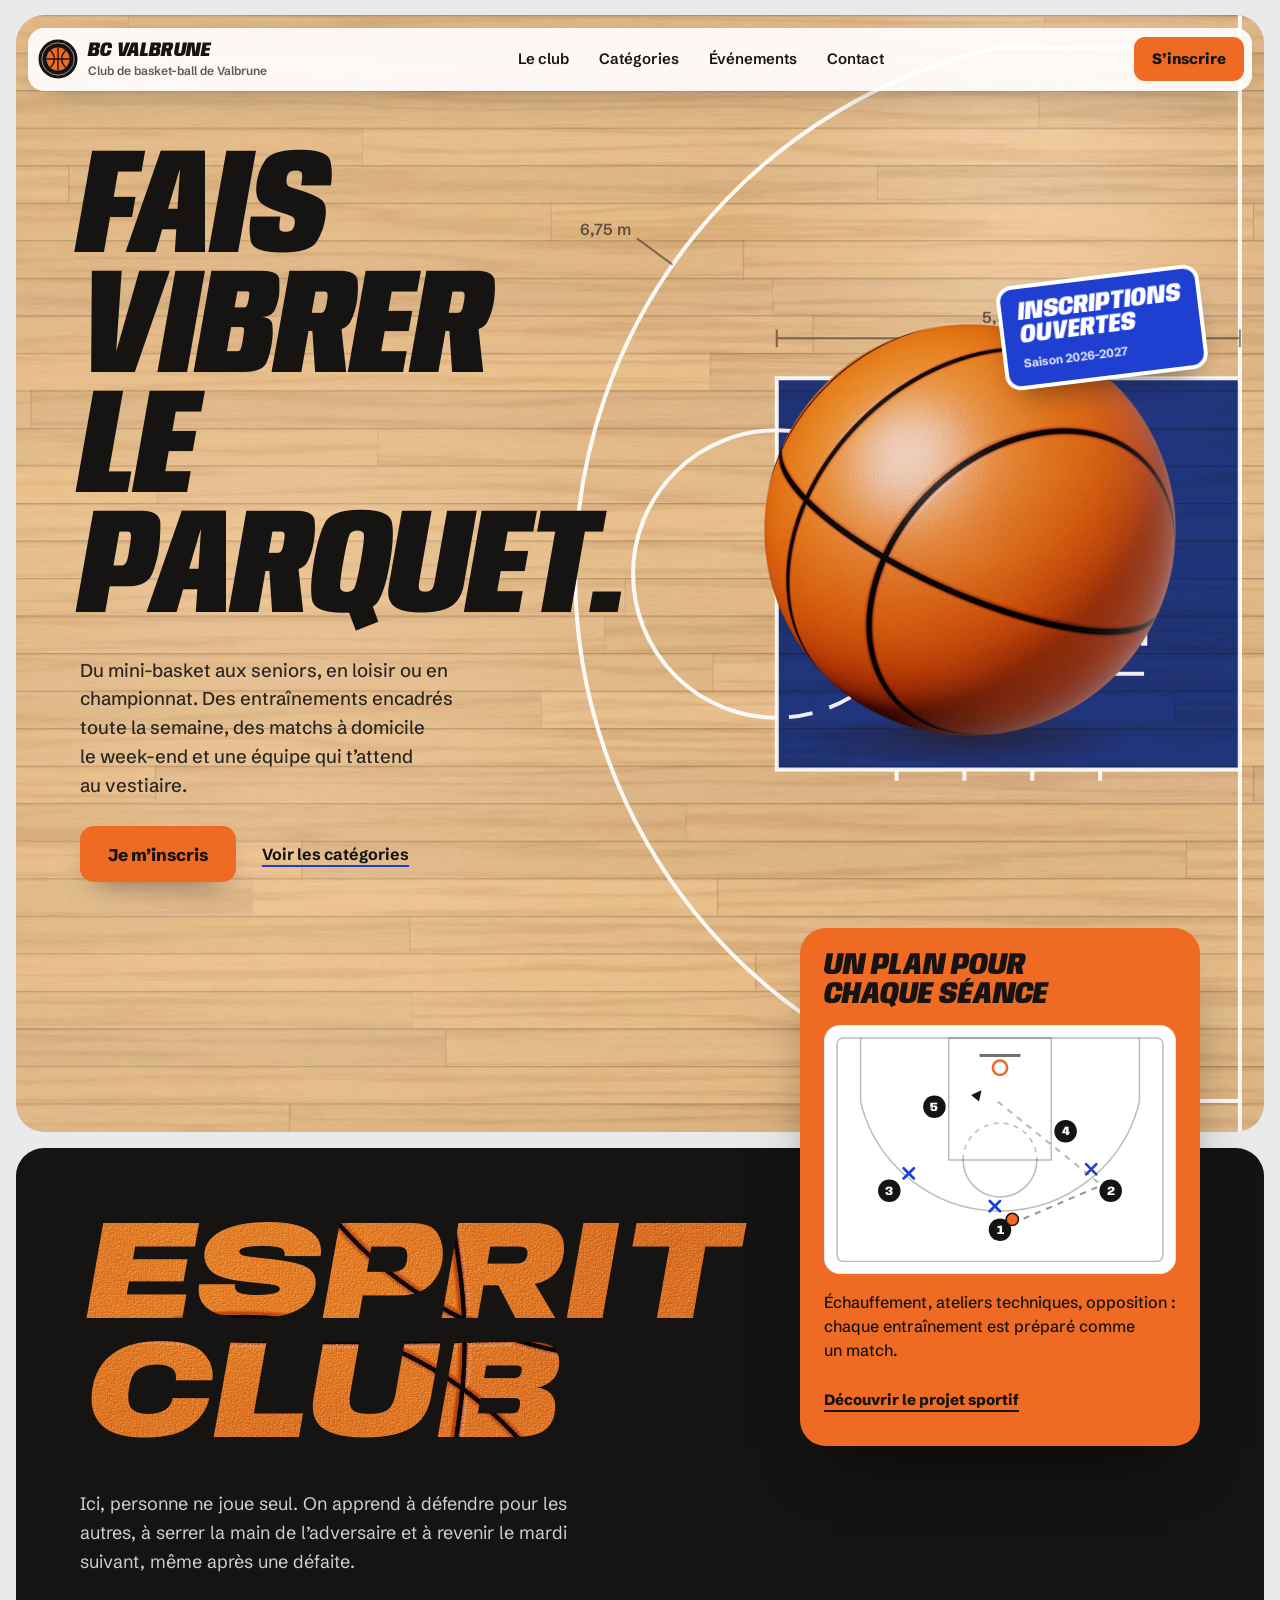
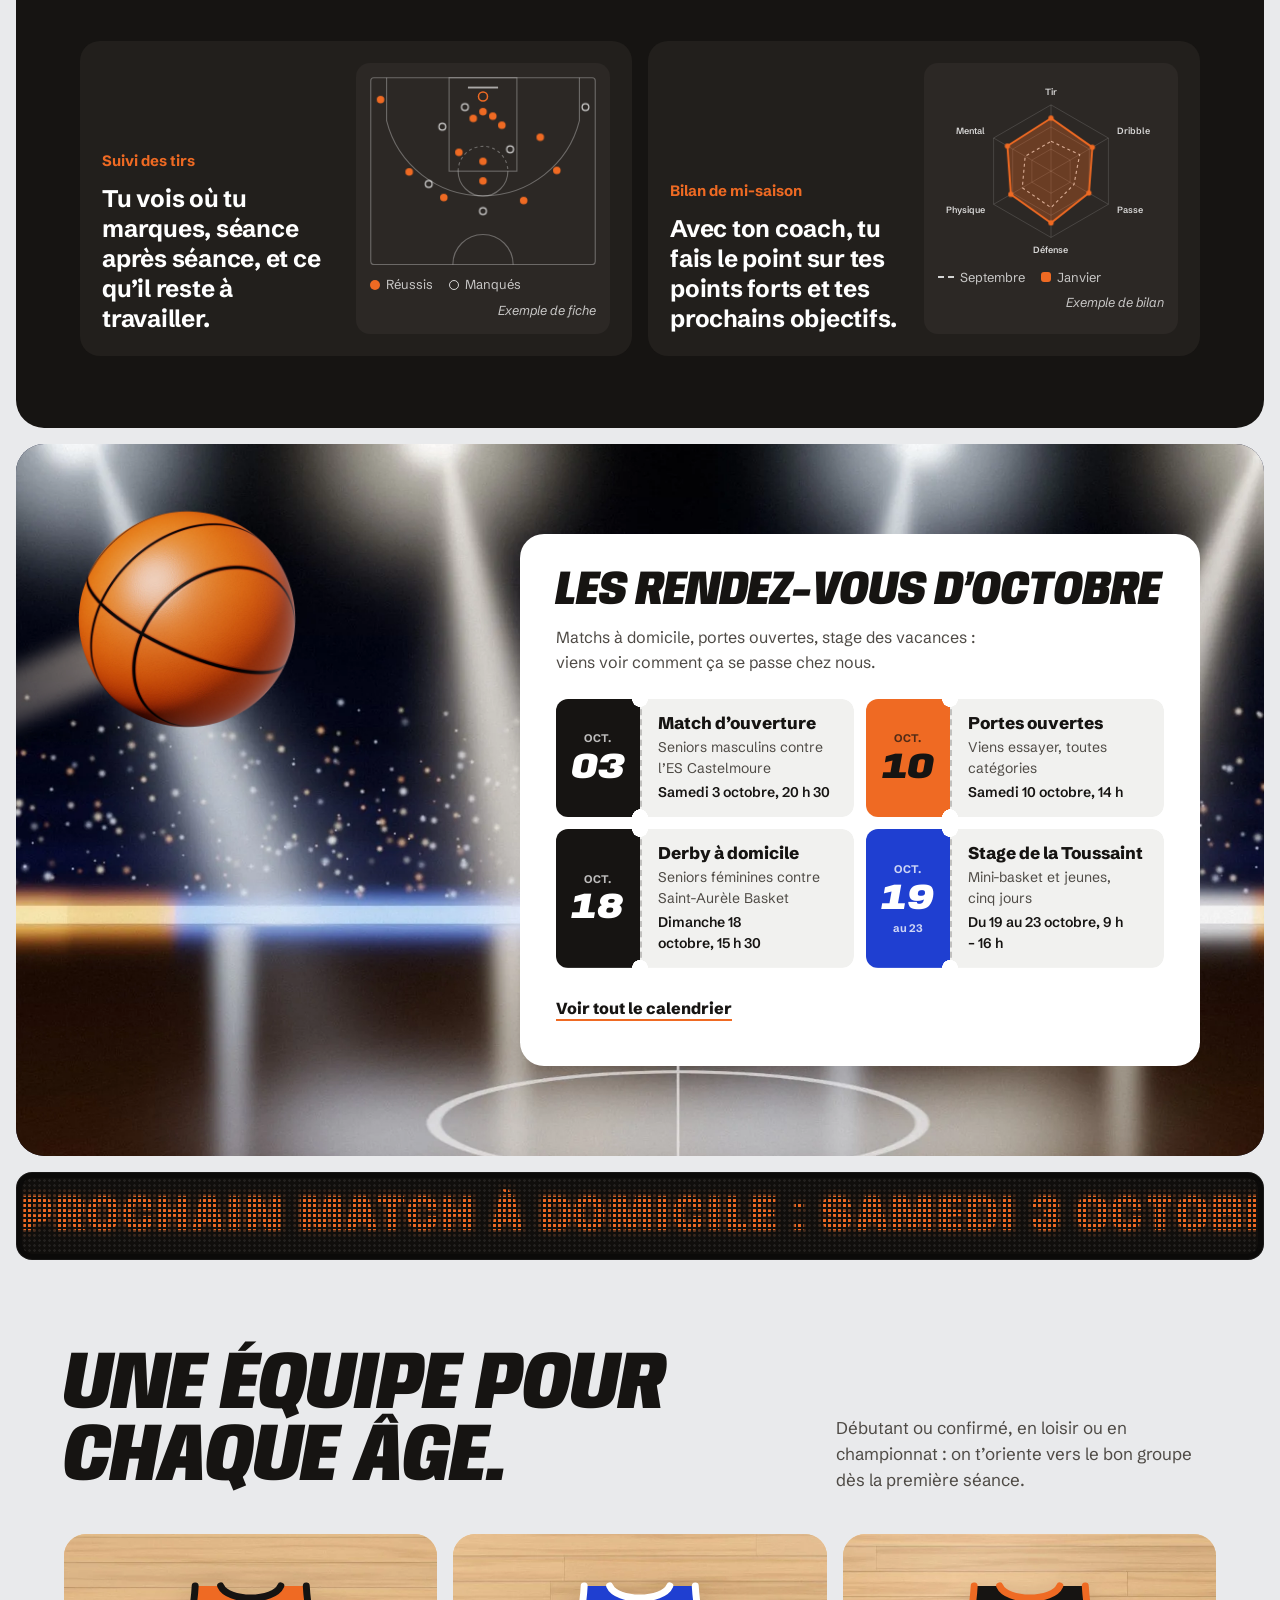
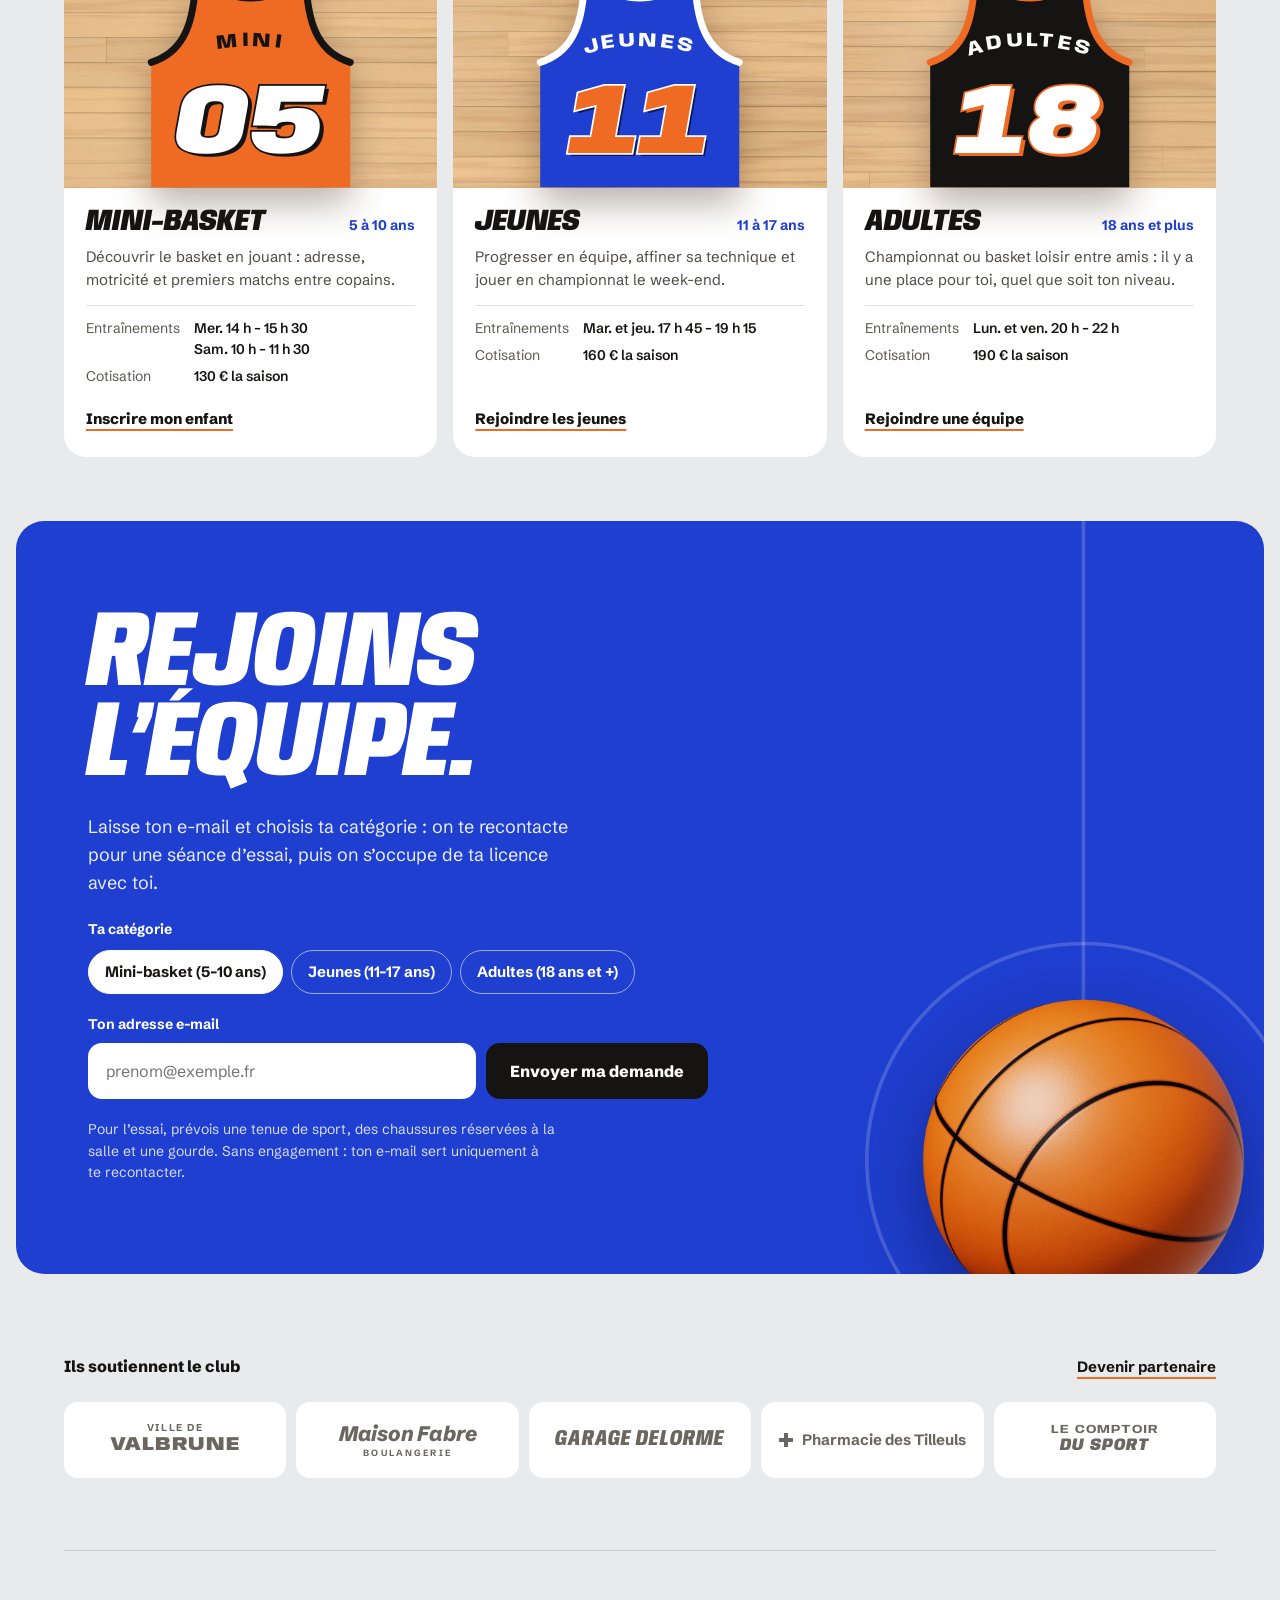
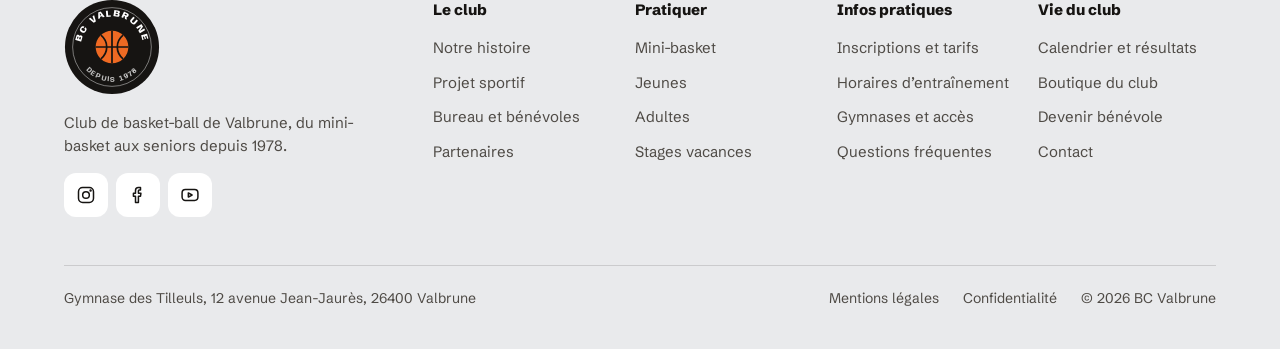
==== commit b2aca9d4: "Ajouter la page événements - evenements.html : calendrier de la saison 2026-2027 (17 rendez-vous   g" ====
--- a/index.html
+++ b/index.html
@@ -36,7 +36,7 @@
     <div class="nav-links">
       <a href="#club">Le club</a>
       <a href="#categories">Catégories</a>
-      <a href="#agenda">Agenda</a>
+      <a href="evenements.html">Événements</a>
       <a href="contact.html">Contact</a>
     </div>
     <div class="nav-actions">
@@ -50,7 +50,7 @@
   <nav class="menu-panel" id="menu-mobile" aria-label="Menu" hidden>
     <a href="#club">Le club</a>
     <a href="#categories">Catégories</a>
-    <a href="#agenda">Agenda</a>
+    <a href="evenements.html">Événements</a>
     <a href="contact.html">Contact</a>
   </nav>
 </header>
@@ -291,7 +291,7 @@
           </div>
         </li>
       </ul>
-      <a class="tlink" href="#agenda">Voir tout le calendrier</a>
+      <a class="tlink" href="evenements.html">Voir tout le calendrier</a>
     </div>
   </div>
 </section>
@@ -494,7 +494,7 @@
           <li><a href="#categories">Mini-basket</a></li>
           <li><a href="#categories">Jeunes</a></li>
           <li><a href="#categories">Adultes</a></li>
-          <li><a href="#agenda">Stages vacances</a></li>
+          <li><a href="evenements.html#stages">Stages vacances</a></li>
         </ul>
       </div>
       <div>
@@ -509,7 +509,7 @@
       <div>
         <h2>Vie du club</h2>
         <ul>
-          <li><a href="#agenda">Calendrier et résultats</a></li>
+          <li><a href="evenements.html">Calendrier et résultats</a></li>
           <li><a href="contact.html#boutique">Boutique du club</a></li>
           <li><a href="contact.html#benevolat">Devenir bénévole</a></li>
           <li><a href="contact.html">Contact</a></li>
--- a/assets/css/styles.css
+++ b/assets/css/styles.css
@@ -451,14 +451,16 @@
 }
 
 .hero-title span,
-.contact-title span {
+.contact-title span,
+.events-title span {
   display: block;
   transform-origin: 0 100%;
   animation: land 0.95s ease-in 0.1s both;
 }
 
 .hero-title span:nth-child(2),
-.contact-title span:nth-child(2) {
+.contact-title span:nth-child(2),
+.events-title span:nth-child(2) {
   animation-delay: 0.2s;
 }
 
@@ -2245,6 +2247,408 @@
   animation: rise 0.4s var(--ease-out) both;
 }
 
+/* ---------- Page événements ---------- */
+
+.events-hero {
+  position: relative;
+  margin: -76px 16px 0;
+  border-radius: 28px;
+  overflow: hidden;
+  background: #0C1230;
+  color: var(--white);
+}
+
+.events-hero-bg {
+  position: absolute;
+  inset: 0;
+  background: url(../img/arena.webp) 50% 30% / cover no-repeat;
+}
+
+/* Voile sombre côté texte : le titre reste lisible devant les projecteurs */
+.events-hero-bg::after {
+  content: "";
+  position: absolute;
+  inset: 0;
+  background: linear-gradient(100deg, rgba(8, 10, 24, 0.82) 0%, rgba(8, 10, 24, 0.45) 55%, rgba(8, 10, 24, 0.15) 100%);
+}
+
+.events-hero-inner {
+  position: relative;
+  max-width: 1360px;
+  margin: 0 auto;
+  padding: 150px var(--pad-x) clamp(48px, 6vw, 88px);
+  display: flex;
+  flex-wrap: wrap;
+  align-items: flex-end;
+  justify-content: space-between;
+  gap: 32px 48px;
+}
+
+.events-intro {
+  flex: 1 1 460px;
+  min-width: 0;
+  display: flex;
+  flex-direction: column;
+  gap: 24px;
+}
+
+.events-title {
+  margin: 0;
+  font-size: clamp(64px, 12vw, 140px);
+  line-height: 0.8;
+  font-stretch: 72%;
+  letter-spacing: -0.01em;
+}
+
+.events-lead {
+  margin: 0;
+  max-width: 44ch;
+  font-size: clamp(17px, 1.45vw, 19px);
+  line-height: 1.55;
+  font-weight: 500;
+  color: rgba(255, 255, 255, 0.88);
+}
+
+/* Le compte à rebours devient le tableau d'affichage de la salle */
+.events-hero .next-match {
+  flex: 0 1 440px;
+  margin: 0;
+  box-shadow: 0 0 0 1px rgba(255, 255, 255, 0.1), 0 30px 60px -30px rgba(0, 0, 0, 0.9);
+  animation: rise 0.8s var(--ease-out) 0.35s both;
+}
+
+.calendar {
+  max-width: 1392px;
+  margin: 0 auto;
+  padding: clamp(56px, 7vw, 96px) var(--pad-x) 0;
+  scroll-margin-top: 80px;
+}
+
+.calendar-head {
+  display: flex;
+  flex-wrap: wrap;
+  align-items: flex-end;
+  justify-content: space-between;
+  gap: 20px 40px;
+}
+
+.calendar-title {
+  margin: 0;
+  font-size: clamp(44px, 6.4vw, 84px);
+  line-height: 0.88;
+  font-stretch: 78%;
+}
+
+.calendar-tools {
+  display: flex;
+  flex-direction: column;
+  align-items: flex-start;
+  gap: 10px;
+}
+
+.events-filter {
+  min-width: 0;
+  margin: 0;
+  padding: 0;
+  border: 0;
+}
+
+.events-count {
+  margin: 0;
+  font-size: 14px;
+  font-weight: 600;
+  color: var(--subtle);
+}
+
+.months {
+  display: grid;
+  gap: clamp(36px, 4vw, 56px);
+  margin-top: clamp(32px, 4vw, 48px);
+}
+
+.month {
+  display: grid;
+  grid-template-columns: minmax(0, 220px) minmax(0, 1fr);
+  align-items: start;
+  gap: 14px 32px;
+}
+
+.month[hidden],
+.event[hidden] {
+  display: none;
+}
+
+/* Le mois reste affiché à côté de ses rendez-vous pendant le défilement */
+.month-title {
+  position: sticky;
+  top: 100px;
+  margin: 0;
+  font-size: clamp(30px, 3.2vw, 44px);
+  line-height: 0.9;
+  font-stretch: 80%;
+}
+
+.month-title small {
+  display: block;
+  margin-top: 6px;
+  font-family: var(--font-body);
+  font-size: 14px;
+  font-style: normal;
+  font-weight: 700;
+  text-transform: none;
+  color: var(--subtle);
+}
+
+.event-list {
+  list-style: none;
+  margin: 0;
+  padding: 0;
+  display: grid;
+  gap: 12px;
+}
+
+/* Chaque rendez-vous est un billet, comme sur l'accueil */
+.event {
+  --stub: 96px;
+  display: grid;
+  grid-template-columns: var(--stub) minmax(0, 1fr);
+  min-height: 132px;
+  border-radius: 16px;
+  background: var(--white);
+  -webkit-mask:
+    radial-gradient(circle 9px at var(--stub) 0, transparent 97%, #000) top / 100% 51% no-repeat,
+    radial-gradient(circle 9px at var(--stub) 100%, transparent 97%, #000) bottom / 100% 51% no-repeat;
+  mask:
+    radial-gradient(circle 9px at var(--stub) 0, transparent 97%, #000) top / 100% 51% no-repeat,
+    radial-gradient(circle 9px at var(--stub) 100%, transparent 97%, #000) bottom / 100% 51% no-repeat;
+}
+
+.event-date {
+  display: flex;
+  flex-direction: column;
+  align-items: center;
+  justify-content: center;
+  gap: 2px;
+  padding: 12px 6px;
+  background: var(--ink);
+  color: var(--white);
+  text-align: center;
+}
+
+.event-weekday,
+.event-month {
+  font-size: 11px;
+  font-weight: 700;
+  letter-spacing: 0.06em;
+  text-transform: uppercase;
+  color: rgba(255, 255, 255, 0.72);
+}
+
+.event-day {
+  font-family: var(--font-display);
+  font-size: 40px;
+  font-style: italic;
+  font-weight: 900;
+  font-stretch: 110%;
+  line-height: 1;
+}
+
+.event-range {
+  margin-top: 2px;
+  font-size: 11px;
+  font-weight: 700;
+  color: rgba(255, 255, 255, 0.82);
+}
+
+.event--stages .event-date {
+  background: var(--blue);
+}
+
+.event--club .event-date {
+  background: var(--accent);
+  color: var(--ink);
+}
+
+.event--club .event-weekday,
+.event--club .event-month {
+  color: rgba(22, 20, 18, 0.72);
+}
+
+.event-body {
+  min-width: 0;
+  display: grid;
+  grid-template-columns: minmax(0, 1.3fr) minmax(0, 1fr);
+  align-items: start;
+  gap: 12px 28px;
+  padding: 18px 22px;
+  border-left: 2px dashed rgba(22, 20, 18, 0.2);
+}
+
+.event-main {
+  min-width: 0;
+  display: flex;
+  flex-direction: column;
+  align-items: flex-start;
+  gap: 6px;
+}
+
+.event-tag {
+  --tag: var(--ink);
+  display: inline-flex;
+  align-items: center;
+  gap: 7px;
+  margin: 0;
+  font-size: 13px;
+  font-weight: 700;
+  color: var(--subtle);
+}
+
+.event-tag::before {
+  content: "";
+  flex: 0 0 auto;
+  width: 8px;
+  height: 8px;
+  border-radius: 50%;
+  background: var(--tag);
+}
+
+.event--stages .event-tag {
+  --tag: var(--blue);
+}
+
+.event--club .event-tag {
+  --tag: var(--accent);
+}
+
+.event-title {
+  margin: 0;
+  font-size: 19px;
+  line-height: 1.2;
+  font-weight: 800;
+}
+
+.event-desc {
+  margin: 0;
+  font-size: 15px;
+  line-height: 1.5;
+  color: var(--muted);
+}
+
+.event-side {
+  min-width: 0;
+  display: flex;
+  flex-direction: column;
+  align-items: flex-start;
+  gap: 6px;
+}
+
+.event-facts {
+  display: grid;
+  grid-template-columns: auto minmax(0, 1fr);
+  gap: 4px 12px;
+  margin: 0;
+  font-size: 14px;
+  line-height: 1.45;
+}
+
+.event-facts dt {
+  color: var(--subtle);
+}
+
+.event-facts dd {
+  margin: 0;
+  font-weight: 600;
+}
+
+.event-side .tlink {
+  min-height: 40px;
+  font-size: 15px;
+  font-weight: 800;
+}
+
+/* Rendez-vous passés : main.js les repère d'après leur date */
+.event.is-past {
+  opacity: 0.62;
+}
+
+.event.is-past .event-date {
+  background: #8A857F;
+  color: var(--white);
+}
+
+.event.is-past .event-weekday,
+.event.is-past .event-month {
+  color: rgba(255, 255, 255, 0.8);
+}
+
+.event-over {
+  color: var(--ink);
+}
+
+/* Appel aux bénévoles */
+.volunteer {
+  position: relative;
+  margin: clamp(56px, 7vw, 96px) 16px 0;
+  border-radius: 28px;
+  overflow: hidden;
+  background: var(--blue);
+  color: var(--white);
+}
+
+.volunteer-deco {
+  position: absolute;
+  right: -6%;
+  top: -40%;
+  width: clamp(260px, 34vw, 480px);
+  aspect-ratio: 1 / 1;
+}
+
+.volunteer-deco svg {
+  display: block;
+  width: 100%;
+  height: 100%;
+  overflow: visible;
+}
+
+.volunteer-inner {
+  position: relative;
+  max-width: 1232px;
+  margin: 0 auto;
+  padding: clamp(44px, 6vw, 80px) var(--pad-x);
+  display: flex;
+  flex-wrap: wrap;
+  align-items: center;
+  justify-content: space-between;
+  gap: 24px 48px;
+}
+
+.volunteer-text {
+  flex: 1 1 420px;
+  min-width: 0;
+  max-width: 660px;
+}
+
+.volunteer-title {
+  margin: 0;
+  font-size: clamp(44px, 6vw, 84px);
+  line-height: 0.86;
+  font-stretch: 76%;
+}
+
+.volunteer-lead {
+  margin: 18px 0 0;
+  max-width: 50ch;
+  font-size: 17px;
+  line-height: 1.55;
+  color: rgba(255, 255, 255, 0.9);
+}
+
+/* Filtre du calendrier : les rendez-vous glissent jusqu'à leur nouvelle place */
+::view-transition-group(*) {
+  animation-duration: 0.35s;
+  animation-timing-function: cubic-bezier(0.2, 0.7, 0.2, 1);
+}
+
 /* ---------- Animations ---------- */
 
 @keyframes land {
@@ -2469,6 +2873,44 @@
   }
 }
 
+@media (max-width: 860px) {
+  .month {
+    grid-template-columns: minmax(0, 1fr);
+  }
+
+  .month-title {
+    position: static;
+  }
+}
+
+@media (max-width: 720px) {
+  .event-body {
+    grid-template-columns: minmax(0, 1fr);
+  }
+}
+
+@media (min-width: 600px) {
+  /* Chiffres du tableau d'affichage plus grands sur la page événements */
+  .events-hero .clock-digits svg {
+    width: 32px;
+    height: 46px;
+  }
+}
+
+@media (max-width: 420px) {
+  .event {
+    --stub: 74px;
+  }
+
+  .event-day {
+    font-size: 32px;
+  }
+
+  .event-body {
+    padding: 16px;
+  }
+}
+
 @media (max-width: 600px) {
   .led-board {
     height: 62px;
